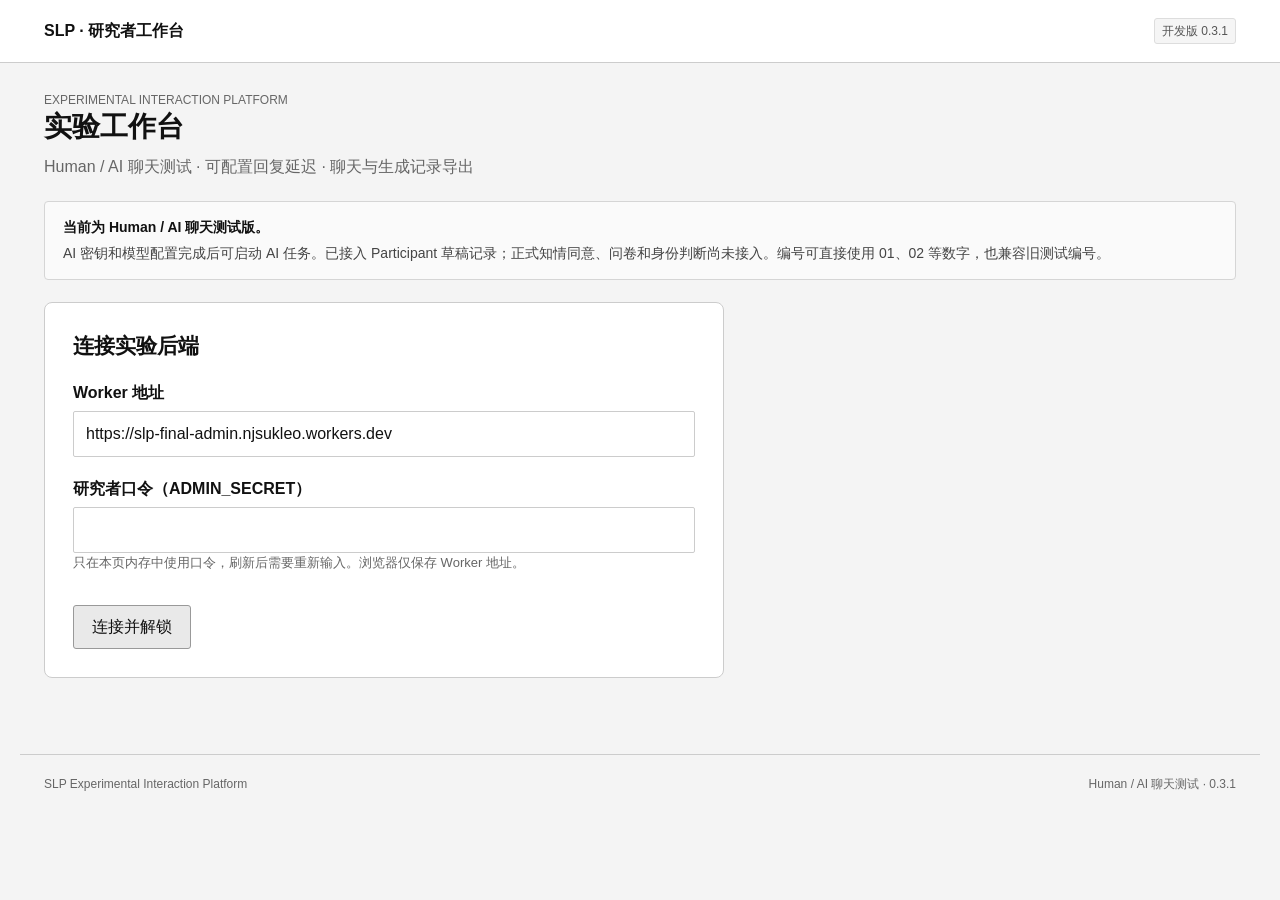
==== researcher.html @ 7996d3a7 "Show confirmed sends immediately and export each task as one ZIP (frontend 0.3.1) Display participan" ====
<!doctype html>
<html lang="zh-CN">
<head><meta charset="utf-8"><meta name="viewport" content="width=device-width, initial-scale=1"><meta name="robots" content="noindex, nofollow"><title>SLP · 研究者工作台</title><link rel="stylesheet" href="./assets/styles.css?v=031"><script src="./assets/config.js?v=031" defer></script><script src="./assets/common.js?v=031" defer></script><script src="./assets/exports.js?v=031" defer></script><script src="./assets/researcher.js?v=031" defer></script></head>
<body data-page="researcher"><header class="topbar"><div class="brand"><span>SLP · 研究者工作台</span></div><span class="badge">开发版 0.3.1</span></header>
<main class="workspace"><div class="page-heading"><div><p class="eyebrow">EXPERIMENTAL INTERACTION PLATFORM</p><h1>实验工作台</h1><p class="muted">Human / AI 聊天测试 · 可配置回复延迟 · 聊天与生成记录导出</p></div><button class="secondary" id="logout" hidden>锁定工作台</button></div>
<div class="notice"><strong>当前为 Human / AI 聊天测试版。</strong><p>AI 密钥和模型配置完成后可启动 AI 任务。已接入 Participant 草稿记录；正式知情同意、问卷和身份判断尚未接入。编号可直接使用 01、02 等数字，也兼容旧测试编号。</p></div>
<section class="card" id="login-panel"><h2>连接实验后端</h2><form id="connection-form"><label for="worker-url">Worker 地址</label><input id="worker-url" type="url" placeholder="https://slp-final-admin.…workers.dev" autocomplete="off" required><label for="admin-secret">研究者口令（ADMIN_SECRET）</label><input id="admin-secret" type="password" autocomplete="off" required><p class="small muted">只在本页内存中使用口令，刷新后需要重新输入。浏览器仅保存 Worker 地址。</p><button class="primary" id="connect-button">连接并解锁</button></form></section>
<p id="admin-status" class="status-text" role="status" aria-live="polite"></p>
<div id="admin-workspace" hidden>
<div class="dashboard-grid">
<section class="card"><div class="section-heading"><h2>创建参与者</h2><span class="badge connected">已验证</span></div><form id="create-form"><fieldset id="create-fields"><label for="new-code">参与者编号</label><input id="new-code" placeholder="01" inputmode="numeric" autocomplete="off" spellcheck="false" required minlength="2" maxlength="20" pattern="[A-Za-z0-9][A-Za-z0-9_\-]{1,19}"><label for="task-order">任务顺序</label><select id="task-order"><option value="0">顺序 1：Human A → AI B</option><option value="1">顺序 2：AI A → Human B</option><option value="2">顺序 3：Human B → AI A</option><option value="3">顺序 4：AI B → Human A</option></select><details class="material-editor"><summary>编辑两套测试情境和角色说明</summary><p class="small muted">以下是临时测试材料，尚未定稿。创建时保存独立快照，不会改动已创建的任务。</p><label for="scenario-a-participant">情境 A · Participant</label><textarea id="scenario-a-participant" rows="4" required maxlength="6000">You and your classmate are preparing a presentation. You would like to change the agreed division of work because you find your assigned section difficult. Discuss this with your classmate and try to reach an agreement.</textarea><label for="scenario-a-interlocutor">情境 A · Interlocutor</label><textarea id="scenario-a-interlocutor" rows="4" required maxlength="6000">You have already completed most of your assigned presentation section. You prefer not to swap sections. You are willing to discuss reasonable alternatives, including helping your classmate with difficult concepts. Respond freely in English.</textarea><label for="scenario-b-participant">情境 B · Participant</label><textarea id="scenario-b-participant" rows="4" required maxlength="6000">You and your classmate have agreed to rehearse a presentation on Friday afternoon. You now have an important commitment at that time. Discuss changing the rehearsal arrangement and try to reach an agreement.</textarea><label for="scenario-b-interlocutor">情境 B · Interlocutor</label><textarea id="scenario-b-interlocutor" rows="4" required maxlength="6000">You arranged your schedule for the agreed Friday afternoon rehearsal. You prefer to keep the original time because the rest of your week is busy. You are willing to consider reasonable alternatives, including an online meeting or a shorter rehearsal. Respond freely in English.</textarea></details><button class="primary wide">创建两任务与访问码</button></fieldset></form><div id="credentials-receipt" class="notice" hidden><strong>访问码仅在本次创建后显示，请保存。</strong><label for="created-participant">参与者编号</label><input id="created-participant" readonly><label for="created-access-code">Access code</label><div class="credential-row"><input id="created-access-code" readonly spellcheck="false"><button class="secondary" id="copy-access-code" type="button">复制访问码</button></div></div></section>
<section class="card"><h2>参与者入口</h2><p class="muted">使用此链接在另一台电脑或浏览器中测试。链接含服务器地址，不含研究者口令或参与者访问码。</p><label for="participant-link">参与者链接</label><input id="participant-link" readonly><button class="secondary" id="copy-link">复制链接</button><h3 class="spaced-heading">本轮检查</h3><ol class="plain-list"><li>测试真人可用顺序 1；测试 AI 可新建编号 02，选顺序 2。</li><li>参与者输入编号和访问码后开始任务。</li><li>Human 任务由你回复；AI 任务由模型回复，你可在下方监控。</li><li>结束任务并导出记录。</li></ol></section>
</div>
<section class="card sessions-card"><div class="section-heading"><h2>AI 配置</h2><span class="badge" id="ai-config-state">待检查</span></div><p class="small muted">API 密钥只在 Cloudflare Secret 中配置。以下参数在 AI 任务首次开始时保存快照，修改只影响尚未开始的任务。</p><form id="ai-config-form"><fieldset id="ai-config-fields"><label for="ai-model">API 模型名称</label><input id="ai-model" maxlength="120" placeholder="填写你有 API 使用权限的模型 ID" required><div class="settings-grid"><div><label for="ai-delay-k">长度系数（毫秒 / 字符）</label><input id="ai-delay-k" type="number" min="0" max="500" step="any" required></div><div><label for="ai-delay-min">随机延迟下限（毫秒）</label><input id="ai-delay-min" type="number" min="0" max="60000" step="any" required></div><div><label for="ai-delay-max">随机延迟上限（毫秒）</label><input id="ai-delay-max" type="number" min="0" max="60000" step="any" required></div><div><label for="ai-output-budget">输出 Token 预算</label><input id="ai-output-budget" type="number" min="128" max="8192" step="1" required></div></div><label for="ai-reasoning">Reasoning effort（须与模型支持的参数一致）</label><select id="ai-reasoning"><option value="">不指定，使用模型默认值</option value="none">none</option><option value="minimal">minimal</option><option value="low">low</option><option value="medium">medium</option><option value="high">high</option></select><label for="ai-base-prompt">通用角色 Prompt（叠加到具体情境角色之前）</label><textarea id="ai-base-prompt" rows="5" maxlength="10000" required></textarea><p class="small muted">目标延迟 = 系数 × 生成回复字符数 + 随机项，从触发消息被服务器接收时计算。生成耗时超过目标时不会再额外等待整段延迟。当前默认参数仅用于测试，需经 pilot 校准。</p><button class="primary">保存 AI 配置</button></fieldset></form></section>
<section class="card sessions-card"><div class="section-heading"><h2>会话列表</h2><button class="secondary" id="refresh-sessions">刷新</button></div><div class="table-scroll"><table><thead><tr><th>会话</th><th>条件</th><th>情境</th><th>状态</th><th>操作</th></tr></thead><tbody id="session-rows"></tbody></table></div></section>
<section class="card" id="human-panel" hidden><div class="section-heading"><h2 id="human-title">Human 对话</h2><span class="badge" id="human-session-status"></span></div><div class="chat-layout admin-chat-layout"><aside><h3>你的角色说明</h3><p id="human-role" class="preserve-lines"></p><h3>参与者情境</h3><p id="human-participant-prompt" class="preserve-lines small muted"></p><button class="secondary wide" id="terminate-session">终止互动</button><div id="recording-monitor" class="notice small"><strong>Participant 记录状态</strong><p id="recording-summary">等待载入。</p></div><div id="ai-monitor" class="notice small" hidden><strong>AI 回复状态</strong><p id="ai-job-status"></p><button class="secondary" id="retry-ai" disabled>重试失败的 AI 回复</button></div><div class="button-row"><button class="secondary" data-export="zip">下载当前任务 ZIP</button></div></aside><div><div id="human-messages" class="messages" role="log" aria-live="polite" aria-label="会话消息"></div><form id="human-message-form"><label for="human-draft" class="visually-hidden">回复内容</label><textarea id="human-draft" rows="3" placeholder="输入回复……" maxlength="10000" disabled></textarea><div class="composer-bar"><span class="small muted">Enter 发送 · Shift + Enter 换行</span><button class="primary" id="human-send" disabled>发送回复</button></div></form><p id="human-status" class="status-text" role="status" aria-live="polite"></p></div></div></section>
</div></main><footer class="footer"><span>SLP Experimental Interaction Platform</span><span>Human / AI 聊天测试 · 0.3.1</span></footer></body></html>
---- assets/styles.css ----
:root {
  color-scheme: light;
  --ink: #111;
  --muted: #666;
  --accent: #333;
  --line: #ccc;
  --paper: #fff;
  --bg: #f4f4f4;
  font-family: Arial, "Microsoft YaHei", sans-serif;
}
* { box-sizing: border-box; }
[hidden] { display: none !important; }
body { margin: 0; background: var(--bg); color: var(--ink); font-size: 16px; line-height: 1.5; }
a { color: #222; }
button, input, textarea, select { font: inherit; }
h1, h2, h3, p { margin-top: 0; }
h1 { font-size: 28px; line-height: 1.3; margin-bottom: 24px; }
h2 { font-size: 21px; line-height: 1.4; margin-bottom: 16px; }
h3 { font-size: 17px; margin-bottom: 8px; }
button, .button {
  display: inline-flex; align-items: center; justify-content: center;
  min-height: 42px; padding: 9px 18px; border: 1px solid #aaa; border-radius: 3px;
  background: #f4f4f4; color: var(--ink); font-weight: 400; cursor: pointer; text-decoration: none;
}
button:hover:enabled { background: #e8e8e8; border-color: #777; }
button:disabled { background: #eee; border-color: #d3d3d3; color: #999; cursor: not-allowed; }
.primary { background: #e9e9e9; border-color: #999; }
.secondary { background: #fff; border-color: #bbb; }
.wide { width: 100%; }
label { display: block; font-size: 16px; font-weight: 600; margin: 20px 0 6px; }
input, textarea, select {
  width: 100%; min-width: 0; padding: 10px 12px; border: 1px solid var(--line);
  border-radius: 2px; background: #fff; color: var(--ink);
}
input:disabled, textarea:disabled { background: #f6f6f6; color: #777; }
input[readonly] { background: #fafafa; }
textarea { resize: vertical; }
fieldset { border: 0; padding: 0; margin: 0; min-width: 0; }
fieldset > button { margin-top: 24px; }
:focus-visible { outline: 2px solid #555; outline-offset: 3px; }
.card { padding: 28px; border: 1px solid var(--line); border-radius: 8px; background: var(--paper); }
.muted, .quiet { color: var(--muted); }
.quiet { font-size: 14px; }
.small { font-size: 13px; line-height: 1.5; }
.field-help { margin: 5px 0 0; color: var(--muted); font-size: 13px; }
.preserve-lines { white-space: pre-wrap; overflow-wrap: anywhere; }
.status-text { min-height: 20px; margin: 16px 0 0; font-size: 13px; overflow-wrap: anywhere; }
.status-text.error { color: #a02020; }
.notice { padding: 15px 18px; border: 1px solid #d5d5d5; border-radius: 4px; background: #fafafa; font-size: 14px; margin: 22px 0; }
.notice p { margin: 5px 0 0; color: #444; }
.visually-hidden { position: absolute; width: 1px; height: 1px; padding: 0; margin: -1px; overflow: hidden; clip: rect(0, 0, 0, 0); white-space: nowrap; border: 0; }

/* Participant entry: a single quiet form, with no study synopsis. */
.entry-page { max-width: 950px; margin: 20px auto; padding: 32px 35px; }
.entry-page h1 { margin-bottom: 28px; }
.entry-page > p { margin-bottom: 28px; }
.subject-code { display: block; width: 150px; text-align: center; letter-spacing: 2px; }
.access-code-fields { display: grid; grid-template-columns: minmax(0, 180px) 16px minmax(0, 180px) 16px minmax(0, 180px); align-items: center; gap: 10px; }
.access-code-fields input { text-align: center; text-transform: uppercase; letter-spacing: 2px; }
.access-code-fields span { text-align: center; color: #666; }
.entry-continue { margin-top: 60px; }

/* Task: persistent situation at left, independently scrolling chat at right. */
.workspace { max-width: 1240px; margin: 28px auto 40px; padding: 0 24px; }
.page-heading { display: flex; align-items: center; justify-content: space-between; gap: 20px; }
.page-heading h1 { margin-bottom: 10px; }
.page-heading p { margin-bottom: 0; }
.task-heading { margin-bottom: 20px; }
.task-heading h1 { margin: 0; }
.chat-layout { display: grid; grid-template-columns: 280px minmax(0, 1fr); gap: 24px; align-items: start; }
.participant-chat-layout { height: calc(100dvh - 125px); min-height: 470px; }
.task-aside { display: flex; flex-direction: column; padding: 22px; min-height: 330px; max-height: 100%; overflow-y: auto; }
.task-aside h2 { font-size: 20px; }
.task-actions { margin-top: auto; padding-top: 24px; }
.chat-card { min-width: 0; height: 100%; min-height: 0; padding: 0; display: grid; grid-template-rows: auto minmax(0, 1fr) auto auto; overflow: hidden; }
.chat-header { padding: 17px 22px; border-bottom: 1px solid #ddd; }
.chat-header h2 { font-size: 20px; margin: 0; }
.messages { height: 360px; overflow-y: auto; overscroll-behavior: contain; padding: 20px; display: flex; flex-direction: column; gap: 16px; scrollbar-gutter: stable; }
.chat-card .messages { height: auto; min-height: 0; }
.chat-message { padding: 10px 14px; border: 1px solid #d4d4d4; border-radius: 5px; background: #fff; max-width: 85%; align-self: flex-start; overflow-wrap: anywhere; flex: none; }
.chat-message.own { background: #f2f2f2; align-self: flex-end; }
.message-label { font-size: 13px; font-weight: 600; color: #333; margin-bottom: 4px; }
.message-text { white-space: pre-wrap; }
.chat-message time { display: block; text-align: right; font-size: 11px; color: #666; margin-top: 5px; }
#message-form { padding: 16px 20px 0; border-top: 1px solid #ddd; }
#message-draft { display: block; height: 100px; min-height: 70px; max-height: 24dvh; }
.composer-bar { display: flex; align-items: center; justify-content: space-between; gap: 12px; margin-top: 10px; }
.chat-feedback { padding: 0 20px 10px; }
.chat-feedback .status-text { margin: 6px 0 0; min-height: 0; }
.chat-feedback .status-text:empty { display: none; }
#save-local-backup { margin-top: 8px; }
.completion { max-width: 750px; margin: 50px auto; padding: 35px; }
.completion h1 { font-size: 28px; }

/* Researcher controls use the same restrained palette. */
.topbar { padding: 18px max(24px, calc((100vw - 1192px) / 2)); border-bottom: 1px solid var(--line); background: #fff; display: flex; align-items: center; justify-content: space-between; gap: 16px; }
.brand { display: flex; align-items: center; gap: 10px; font-weight: 600; }
.eyebrow { font-size: 12px; color: #666; margin-bottom: 8px; }
.dashboard-grid { display: grid; grid-template-columns: 1fr 1fr; gap: 20px; }
#admin-workspace > .dashboard-grid { margin-top: 24px; }
.section-heading { display: flex; align-items: center; justify-content: space-between; gap: 12px; }
.section-heading h2 { margin: 0; }
.badge { border: 1px solid #ddd; border-radius: 3px; background: #f5f5f5; color: #555; padding: 3px 7px; font-size: 12px; white-space: nowrap; }
.badge.connected { color: #222; }
.button-row { display: flex; gap: 10px; flex-wrap: wrap; margin-top: 18px; }
.sessions-card { margin: 24px 0; }
.table-scroll { overflow: auto; margin-top: 18px; }
table { width: 100%; border-collapse: collapse; text-align: left; font-size: 14px; }
th, td { padding: 12px 10px; border-bottom: 1px solid #ddd; white-space: nowrap; }
th { color: #555; font-size: 13px; }
.compact { padding: 5px 12px; min-height: 32px; font-size: 13px; }
.material-editor { margin: 20px 0; }
.material-editor summary { cursor: pointer; font-size: 14px; font-weight: 600; }
.spaced-heading { margin-top: 28px; }
.plain-list { padding-left: 22px; color: #555; font-size: 14px; }
.plain-list li { margin: 10px 0; }
.admin-chat-layout { margin-top: 24px; grid-template-columns: 280px minmax(0, 1fr); }
#human-panel { scroll-margin-top: 20px; }
#login-panel { max-width: 680px; }
#login-panel button { margin-top: 20px; }
.settings-grid { display: grid; grid-template-columns: 1fr 1fr; gap: 0 20px; }
#ai-monitor button { margin-top: 12px; font-size: 13px; }
.credential-row { display: flex; align-items: center; gap: 10px; }
.credential-row input { flex: 1; font-family: monospace; font-size: 16px; }
.credential-row button { flex: none; }
#created-participant { max-width: 150px; }
.footer { max-width: 1240px; margin: 24px auto 0; padding: 20px 24px; border-top: 1px solid var(--line); display: flex; justify-content: space-between; gap: 16px; color: #666; font-size: 12px; }

@media (max-width: 800px) {
  .dashboard-grid, .admin-chat-layout { grid-template-columns: 1fr; }
  .participant-chat-layout { grid-template-columns: 230px minmax(0, 1fr); gap: 16px; }
  .task-aside { padding: 18px; }
  .card { padding: 22px; }
  .chat-card { padding: 0; }
}
@media (max-width: 600px) {
  .entry-page { margin: 12px; padding: 24px; }
  .entry-page h1 { font-size: 25px; }
  .access-code-fields { grid-template-columns: minmax(0, 1fr) 10px minmax(0, 1fr) 10px minmax(0, 1fr); gap: 5px; }
  .access-code-fields input { padding: 10px 4px; letter-spacing: 1px; }
  .entry-continue { margin-top: 40px; }
  .workspace { padding: 0 14px; margin-top: 20px; }
  .participant-chat-layout { display: flex; flex-direction: column; height: auto; min-height: 0; }
  .task-aside { width: 100%; min-height: 0; max-height: none; }
  .task-actions { padding-top: 10px; }
  .chat-card { width: 100%; height: 70dvh; min-height: 450px; }
  .chat-message { max-width: 92%; }
  .messages { padding: 16px; }
  #message-form { padding: 12px 16px 0; }
  .composer-bar > .small { max-width: 180px; font-size: 12px; }
  .completion { margin: 20px 14px; padding: 26px; }
  .settings-grid { grid-template-columns: 1fr; }
  .topbar { padding: 16px; }
  .page-heading { align-items: flex-start; }
  .credential-row { flex-wrap: wrap; }
  .credential-row input { flex-basis: 100%; }
}
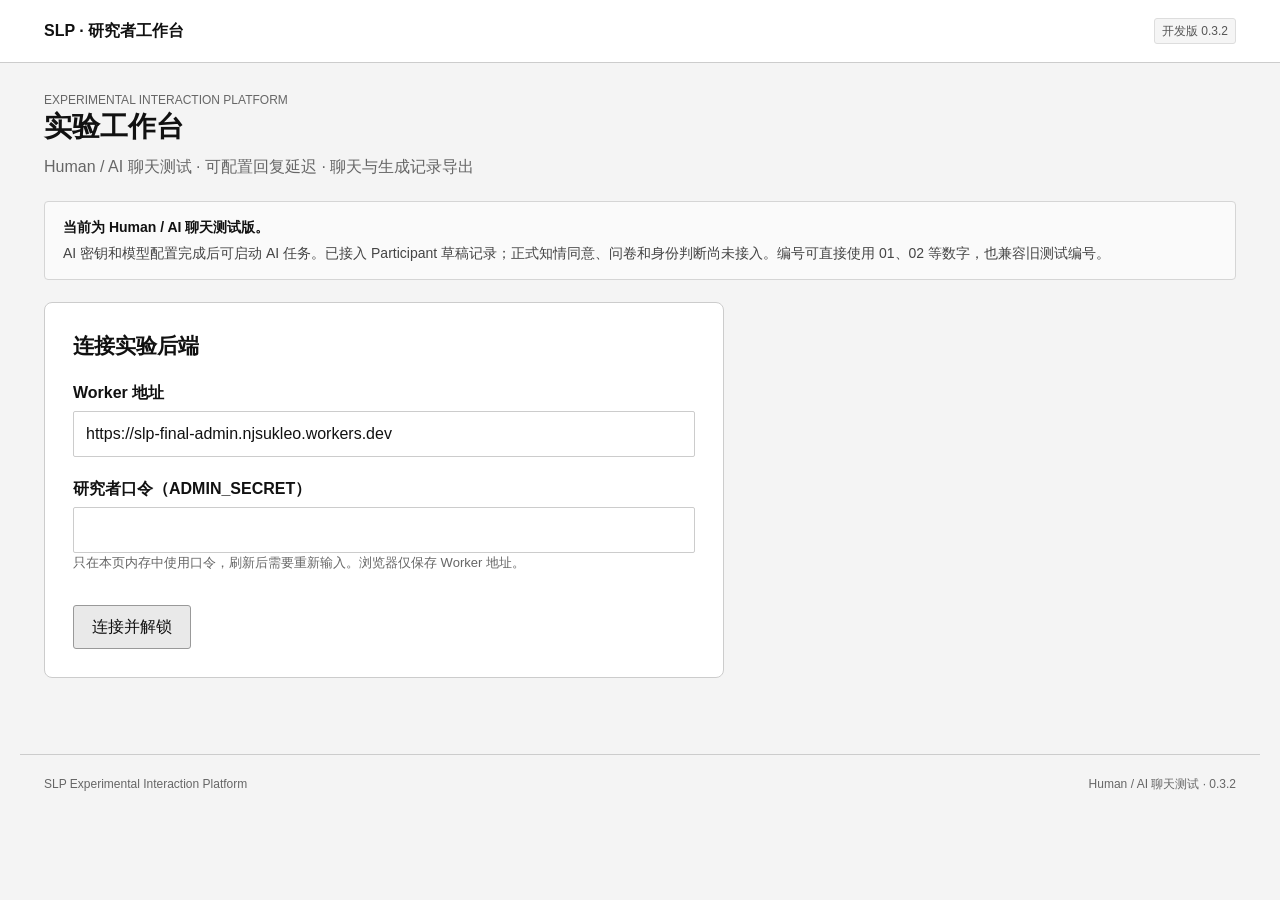
==== commit 4ed579fe: "Prevent excessive D1 reads in recording uploads and monitoring (0.3.2) Probe uploaded event identifi" ====
--- a/researcher.html
+++ b/researcher.html
@@ -1,7 +1,7 @@
 <!doctype html>
 <html lang="zh-CN">
-<head><meta charset="utf-8"><meta name="viewport" content="width=device-width, initial-scale=1"><meta name="robots" content="noindex, nofollow"><title>SLP · 研究者工作台</title><link rel="stylesheet" href="./assets/styles.css?v=031"><script src="./assets/config.js?v=031" defer></script><script src="./assets/common.js?v=031" defer></script><script src="./assets/exports.js?v=031" defer></script><script src="./assets/researcher.js?v=031" defer></script></head>
-<body data-page="researcher"><header class="topbar"><div class="brand"><span>SLP · 研究者工作台</span></div><span class="badge">开发版 0.3.1</span></header>
+<head><meta charset="utf-8"><meta name="viewport" content="width=device-width, initial-scale=1"><meta name="robots" content="noindex, nofollow"><title>SLP · 研究者工作台</title><link rel="stylesheet" href="./assets/styles.css?v=032"><script src="./assets/config.js?v=032" defer></script><script src="./assets/common.js?v=032" defer></script><script src="./assets/exports.js?v=032" defer></script><script src="./assets/researcher.js?v=032" defer></script></head>
+<body data-page="researcher"><header class="topbar"><div class="brand"><span>SLP · 研究者工作台</span></div><span class="badge">开发版 0.3.2</span></header>
 <main class="workspace"><div class="page-heading"><div><p class="eyebrow">EXPERIMENTAL INTERACTION PLATFORM</p><h1>实验工作台</h1><p class="muted">Human / AI 聊天测试 · 可配置回复延迟 · 聊天与生成记录导出</p></div><button class="secondary" id="logout" hidden>锁定工作台</button></div>
 <div class="notice"><strong>当前为 Human / AI 聊天测试版。</strong><p>AI 密钥和模型配置完成后可启动 AI 任务。已接入 Participant 草稿记录；正式知情同意、问卷和身份判断尚未接入。编号可直接使用 01、02 等数字，也兼容旧测试编号。</p></div>
 <section class="card" id="login-panel"><h2>连接实验后端</h2><form id="connection-form"><label for="worker-url">Worker 地址</label><input id="worker-url" type="url" placeholder="https://slp-final-admin.…workers.dev" autocomplete="off" required><label for="admin-secret">研究者口令（ADMIN_SECRET）</label><input id="admin-secret" type="password" autocomplete="off" required><p class="small muted">只在本页内存中使用口令，刷新后需要重新输入。浏览器仅保存 Worker 地址。</p><button class="primary" id="connect-button">连接并解锁</button></form></section>
@@ -13,5 +13,5 @@
 </div>
 <section class="card sessions-card"><div class="section-heading"><h2>AI 配置</h2><span class="badge" id="ai-config-state">待检查</span></div><p class="small muted">API 密钥只在 Cloudflare Secret 中配置。以下参数在 AI 任务首次开始时保存快照，修改只影响尚未开始的任务。</p><form id="ai-config-form"><fieldset id="ai-config-fields"><label for="ai-model">API 模型名称</label><input id="ai-model" maxlength="120" placeholder="填写你有 API 使用权限的模型 ID" required><div class="settings-grid"><div><label for="ai-delay-k">长度系数（毫秒 / 字符）</label><input id="ai-delay-k" type="number" min="0" max="500" step="any" required></div><div><label for="ai-delay-min">随机延迟下限（毫秒）</label><input id="ai-delay-min" type="number" min="0" max="60000" step="any" required></div><div><label for="ai-delay-max">随机延迟上限（毫秒）</label><input id="ai-delay-max" type="number" min="0" max="60000" step="any" required></div><div><label for="ai-output-budget">输出 Token 预算</label><input id="ai-output-budget" type="number" min="128" max="8192" step="1" required></div></div><label for="ai-reasoning">Reasoning effort（须与模型支持的参数一致）</label><select id="ai-reasoning"><option value="">不指定，使用模型默认值</option value="none">none</option><option value="minimal">minimal</option><option value="low">low</option><option value="medium">medium</option><option value="high">high</option></select><label for="ai-base-prompt">通用角色 Prompt（叠加到具体情境角色之前）</label><textarea id="ai-base-prompt" rows="5" maxlength="10000" required></textarea><p class="small muted">目标延迟 = 系数 × 生成回复字符数 + 随机项，从触发消息被服务器接收时计算。生成耗时超过目标时不会再额外等待整段延迟。当前默认参数仅用于测试，需经 pilot 校准。</p><button class="primary">保存 AI 配置</button></fieldset></form></section>
 <section class="card sessions-card"><div class="section-heading"><h2>会话列表</h2><button class="secondary" id="refresh-sessions">刷新</button></div><div class="table-scroll"><table><thead><tr><th>会话</th><th>条件</th><th>情境</th><th>状态</th><th>操作</th></tr></thead><tbody id="session-rows"></tbody></table></div></section>
-<section class="card" id="human-panel" hidden><div class="section-heading"><h2 id="human-title">Human 对话</h2><span class="badge" id="human-session-status"></span></div><div class="chat-layout admin-chat-layout"><aside><h3>你的角色说明</h3><p id="human-role" class="preserve-lines"></p><h3>参与者情境</h3><p id="human-participant-prompt" class="preserve-lines small muted"></p><button class="secondary wide" id="terminate-session">终止互动</button><div id="recording-monitor" class="notice small"><strong>Participant 记录状态</strong><p id="recording-summary">等待载入。</p></div><div id="ai-monitor" class="notice small" hidden><strong>AI 回复状态</strong><p id="ai-job-status"></p><button class="secondary" id="retry-ai" disabled>重试失败的 AI 回复</button></div><div class="button-row"><button class="secondary" data-export="zip">下载当前任务 ZIP</button></div></aside><div><div id="human-messages" class="messages" role="log" aria-live="polite" aria-label="会话消息"></div><form id="human-message-form"><label for="human-draft" class="visually-hidden">回复内容</label><textarea id="human-draft" rows="3" placeholder="输入回复……" maxlength="10000" disabled></textarea><div class="composer-bar"><span class="small muted">Enter 发送 · Shift + Enter 换行</span><button class="primary" id="human-send" disabled>发送回复</button></div></form><p id="human-status" class="status-text" role="status" aria-live="polite"></p></div></div></section>
-</div></main><footer class="footer"><span>SLP Experimental Interaction Platform</span><span>Human / AI 聊天测试 · 0.3.1</span></footer></body></html>
+<section class="card" id="human-panel" hidden><div class="section-heading"><h2 id="human-title">Human 对话</h2><span class="badge" id="human-session-status"></span></div><div class="chat-layout admin-chat-layout"><aside><h3>你的角色说明</h3><p id="human-role" class="preserve-lines"></p><h3>参与者情境</h3><p id="human-participant-prompt" class="preserve-lines small muted"></p><button class="secondary wide" id="terminate-session">终止互动</button><div id="recording-monitor" class="notice small"><strong>Participant 记录状态</strong><p id="recording-summary">等待载入。</p><button class="secondary" id="refresh-recording" type="button">刷新记录统计</button></div><div id="ai-monitor" class="notice small" hidden><strong>AI 回复状态</strong><p id="ai-job-status"></p><button class="secondary" id="retry-ai" disabled>重试失败的 AI 回复</button></div><div class="button-row"><button class="secondary" data-export="zip">下载当前任务 ZIP</button></div></aside><div><div id="human-messages" class="messages" role="log" aria-live="polite" aria-label="会话消息"></div><form id="human-message-form"><label for="human-draft" class="visually-hidden">回复内容</label><textarea id="human-draft" rows="3" placeholder="输入回复……" maxlength="10000" disabled></textarea><div class="composer-bar"><span class="small muted">Enter 发送 · Shift + Enter 换行</span><button class="primary" id="human-send" disabled>发送回复</button></div></form><p id="human-status" class="status-text" role="status" aria-live="polite"></p></div></div></section>
+</div></main><footer class="footer"><span>SLP Experimental Interaction Platform</span><span>Human / AI 聊天测试 · 0.3.2</span></footer></body></html>
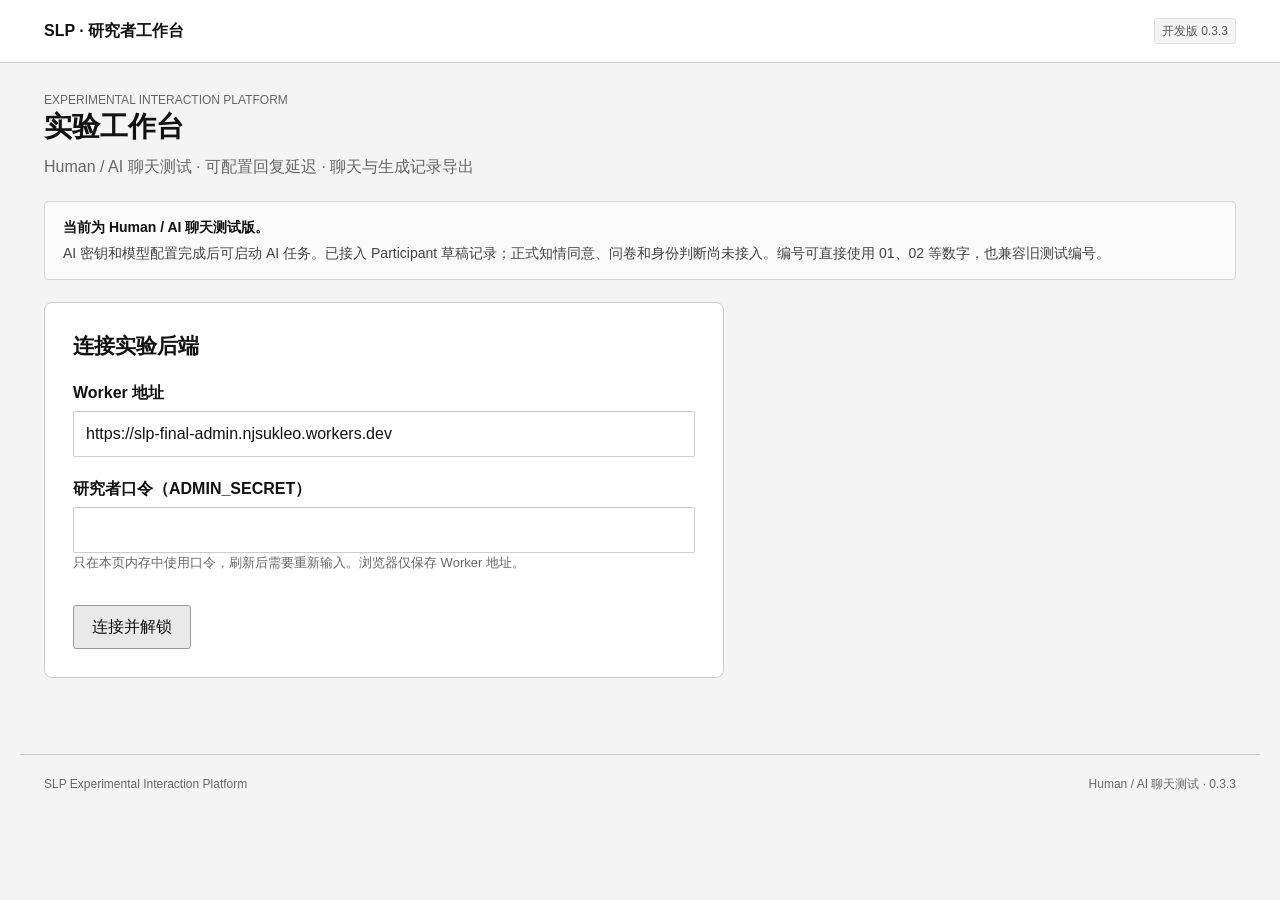
==== commit 1856c708: "Store keystrokes locally until task completion (0.3.3) Keep active-task recording in IndexedDB and u" ====
--- a/researcher.html
+++ b/researcher.html
@@ -1,7 +1,7 @@
 <!doctype html>
 <html lang="zh-CN">
-<head><meta charset="utf-8"><meta name="viewport" content="width=device-width, initial-scale=1"><meta name="robots" content="noindex, nofollow"><title>SLP · 研究者工作台</title><link rel="stylesheet" href="./assets/styles.css?v=032"><script src="./assets/config.js?v=032" defer></script><script src="./assets/common.js?v=032" defer></script><script src="./assets/exports.js?v=032" defer></script><script src="./assets/researcher.js?v=032" defer></script></head>
-<body data-page="researcher"><header class="topbar"><div class="brand"><span>SLP · 研究者工作台</span></div><span class="badge">开发版 0.3.2</span></header>
+<head><meta charset="utf-8"><meta name="viewport" content="width=device-width, initial-scale=1"><meta name="robots" content="noindex, nofollow"><title>SLP · 研究者工作台</title><link rel="stylesheet" href="./assets/styles.css?v=033"><script src="./assets/config.js?v=033" defer></script><script src="./assets/common.js?v=033" defer></script><script src="./assets/exports.js?v=033" defer></script><script src="./assets/researcher.js?v=033" defer></script></head>
+<body data-page="researcher"><header class="topbar"><div class="brand"><span>SLP · 研究者工作台</span></div><span class="badge">开发版 0.3.3</span></header>
 <main class="workspace"><div class="page-heading"><div><p class="eyebrow">EXPERIMENTAL INTERACTION PLATFORM</p><h1>实验工作台</h1><p class="muted">Human / AI 聊天测试 · 可配置回复延迟 · 聊天与生成记录导出</p></div><button class="secondary" id="logout" hidden>锁定工作台</button></div>
 <div class="notice"><strong>当前为 Human / AI 聊天测试版。</strong><p>AI 密钥和模型配置完成后可启动 AI 任务。已接入 Participant 草稿记录；正式知情同意、问卷和身份判断尚未接入。编号可直接使用 01、02 等数字，也兼容旧测试编号。</p></div>
 <section class="card" id="login-panel"><h2>连接实验后端</h2><form id="connection-form"><label for="worker-url">Worker 地址</label><input id="worker-url" type="url" placeholder="https://slp-final-admin.…workers.dev" autocomplete="off" required><label for="admin-secret">研究者口令（ADMIN_SECRET）</label><input id="admin-secret" type="password" autocomplete="off" required><p class="small muted">只在本页内存中使用口令，刷新后需要重新输入。浏览器仅保存 Worker 地址。</p><button class="primary" id="connect-button">连接并解锁</button></form></section>
@@ -14,4 +14,4 @@
 <section class="card sessions-card"><div class="section-heading"><h2>AI 配置</h2><span class="badge" id="ai-config-state">待检查</span></div><p class="small muted">API 密钥只在 Cloudflare Secret 中配置。以下参数在 AI 任务首次开始时保存快照，修改只影响尚未开始的任务。</p><form id="ai-config-form"><fieldset id="ai-config-fields"><label for="ai-model">API 模型名称</label><input id="ai-model" maxlength="120" placeholder="填写你有 API 使用权限的模型 ID" required><div class="settings-grid"><div><label for="ai-delay-k">长度系数（毫秒 / 字符）</label><input id="ai-delay-k" type="number" min="0" max="500" step="any" required></div><div><label for="ai-delay-min">随机延迟下限（毫秒）</label><input id="ai-delay-min" type="number" min="0" max="60000" step="any" required></div><div><label for="ai-delay-max">随机延迟上限（毫秒）</label><input id="ai-delay-max" type="number" min="0" max="60000" step="any" required></div><div><label for="ai-output-budget">输出 Token 预算</label><input id="ai-output-budget" type="number" min="128" max="8192" step="1" required></div></div><label for="ai-reasoning">Reasoning effort（须与模型支持的参数一致）</label><select id="ai-reasoning"><option value="">不指定，使用模型默认值</option value="none">none</option><option value="minimal">minimal</option><option value="low">low</option><option value="medium">medium</option><option value="high">high</option></select><label for="ai-base-prompt">通用角色 Prompt（叠加到具体情境角色之前）</label><textarea id="ai-base-prompt" rows="5" maxlength="10000" required></textarea><p class="small muted">目标延迟 = 系数 × 生成回复字符数 + 随机项，从触发消息被服务器接收时计算。生成耗时超过目标时不会再额外等待整段延迟。当前默认参数仅用于测试，需经 pilot 校准。</p><button class="primary">保存 AI 配置</button></fieldset></form></section>
 <section class="card sessions-card"><div class="section-heading"><h2>会话列表</h2><button class="secondary" id="refresh-sessions">刷新</button></div><div class="table-scroll"><table><thead><tr><th>会话</th><th>条件</th><th>情境</th><th>状态</th><th>操作</th></tr></thead><tbody id="session-rows"></tbody></table></div></section>
 <section class="card" id="human-panel" hidden><div class="section-heading"><h2 id="human-title">Human 对话</h2><span class="badge" id="human-session-status"></span></div><div class="chat-layout admin-chat-layout"><aside><h3>你的角色说明</h3><p id="human-role" class="preserve-lines"></p><h3>参与者情境</h3><p id="human-participant-prompt" class="preserve-lines small muted"></p><button class="secondary wide" id="terminate-session">终止互动</button><div id="recording-monitor" class="notice small"><strong>Participant 记录状态</strong><p id="recording-summary">等待载入。</p><button class="secondary" id="refresh-recording" type="button">刷新记录统计</button></div><div id="ai-monitor" class="notice small" hidden><strong>AI 回复状态</strong><p id="ai-job-status"></p><button class="secondary" id="retry-ai" disabled>重试失败的 AI 回复</button></div><div class="button-row"><button class="secondary" data-export="zip">下载当前任务 ZIP</button></div></aside><div><div id="human-messages" class="messages" role="log" aria-live="polite" aria-label="会话消息"></div><form id="human-message-form"><label for="human-draft" class="visually-hidden">回复内容</label><textarea id="human-draft" rows="3" placeholder="输入回复……" maxlength="10000" disabled></textarea><div class="composer-bar"><span class="small muted">Enter 发送 · Shift + Enter 换行</span><button class="primary" id="human-send" disabled>发送回复</button></div></form><p id="human-status" class="status-text" role="status" aria-live="polite"></p></div></div></section>
-</div></main><footer class="footer"><span>SLP Experimental Interaction Platform</span><span>Human / AI 聊天测试 · 0.3.2</span></footer></body></html>
+</div></main><footer class="footer"><span>SLP Experimental Interaction Platform</span><span>Human / AI 聊天测试 · 0.3.3</span></footer></body></html>
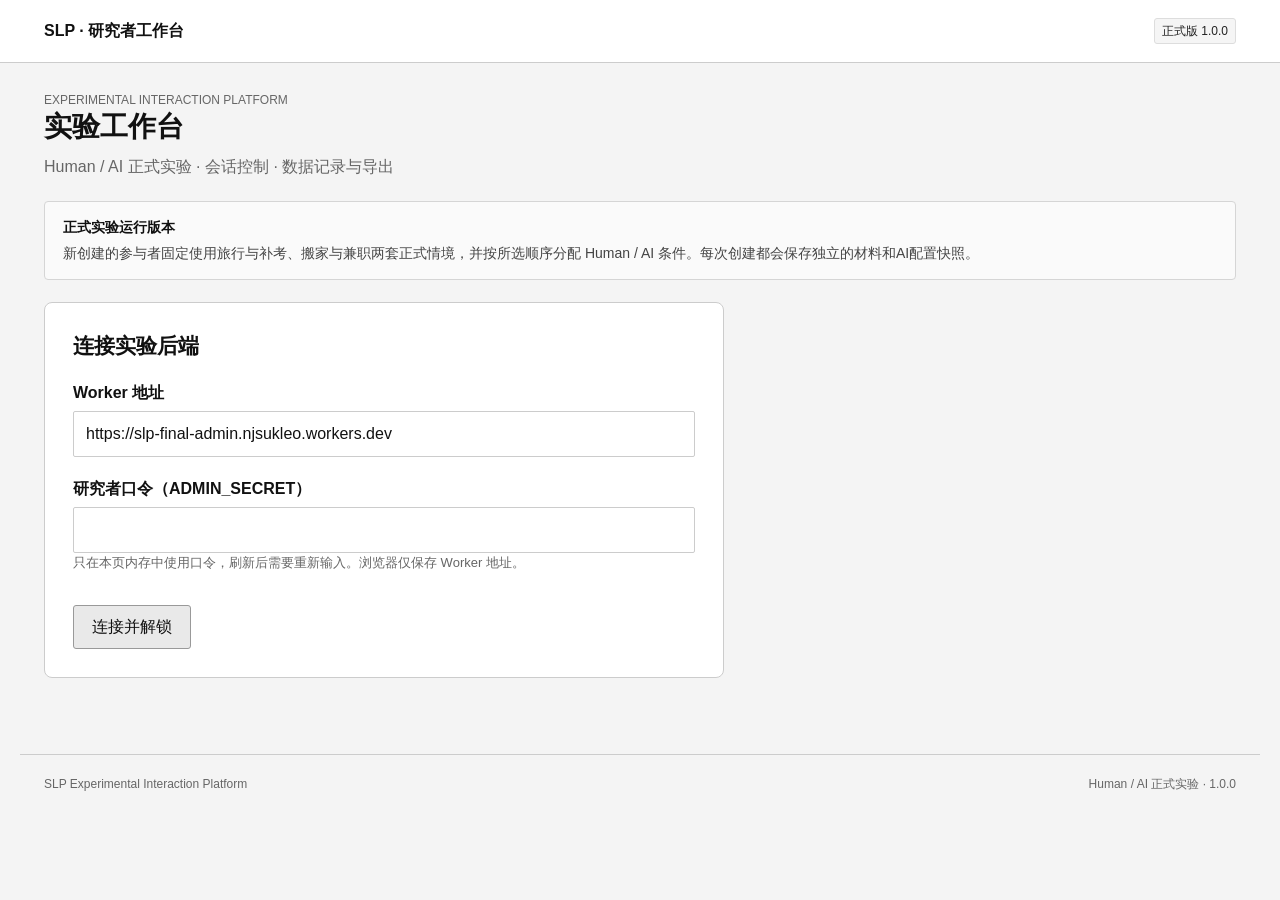
==== commit 525ef82f: "Release formal experiment with fixed scenarios (1.0.0) Install the Sydney trip/make-up exam and furn" ====
--- a/researcher.html
+++ b/researcher.html
@@ -1,17 +1,17 @@
 <!doctype html>
 <html lang="zh-CN">
-<head><meta charset="utf-8"><meta name="viewport" content="width=device-width, initial-scale=1"><meta name="robots" content="noindex, nofollow"><title>SLP · 研究者工作台</title><link rel="stylesheet" href="./assets/styles.css?v=033"><script src="./assets/config.js?v=033" defer></script><script src="./assets/common.js?v=033" defer></script><script src="./assets/exports.js?v=033" defer></script><script src="./assets/researcher.js?v=033" defer></script></head>
-<body data-page="researcher"><header class="topbar"><div class="brand"><span>SLP · 研究者工作台</span></div><span class="badge">开发版 0.3.3</span></header>
-<main class="workspace"><div class="page-heading"><div><p class="eyebrow">EXPERIMENTAL INTERACTION PLATFORM</p><h1>实验工作台</h1><p class="muted">Human / AI 聊天测试 · 可配置回复延迟 · 聊天与生成记录导出</p></div><button class="secondary" id="logout" hidden>锁定工作台</button></div>
-<div class="notice"><strong>当前为 Human / AI 聊天测试版。</strong><p>AI 密钥和模型配置完成后可启动 AI 任务。已接入 Participant 草稿记录；正式知情同意、问卷和身份判断尚未接入。编号可直接使用 01、02 等数字，也兼容旧测试编号。</p></div>
+<head><meta charset="utf-8"><meta name="viewport" content="width=device-width, initial-scale=1"><meta name="robots" content="noindex, nofollow"><title>SLP · 研究者工作台</title><link rel="stylesheet" href="./assets/styles.css?v=100"><script src="./assets/config.js?v=100" defer></script><script src="./assets/common.js?v=100" defer></script><script src="./assets/exports.js?v=100" defer></script><script src="./assets/researcher.js?v=100" defer></script></head>
+<body data-page="researcher"><header class="topbar"><div class="brand"><span>SLP · 研究者工作台</span></div><span class="badge connected">正式版 1.0.0</span></header>
+<main class="workspace"><div class="page-heading"><div><p class="eyebrow">EXPERIMENTAL INTERACTION PLATFORM</p><h1>实验工作台</h1><p class="muted">Human / AI 正式实验 · 会话控制 · 数据记录与导出</p></div><button class="secondary" id="logout" hidden>锁定工作台</button></div>
+<div class="notice"><strong>正式实验运行版本</strong><p>新创建的参与者固定使用旅行与补考、搬家与兼职两套正式情境，并按所选顺序分配 Human / AI 条件。每次创建都会保存独立的材料和AI配置快照。</p></div>
 <section class="card" id="login-panel"><h2>连接实验后端</h2><form id="connection-form"><label for="worker-url">Worker 地址</label><input id="worker-url" type="url" placeholder="https://slp-final-admin.…workers.dev" autocomplete="off" required><label for="admin-secret">研究者口令（ADMIN_SECRET）</label><input id="admin-secret" type="password" autocomplete="off" required><p class="small muted">只在本页内存中使用口令，刷新后需要重新输入。浏览器仅保存 Worker 地址。</p><button class="primary" id="connect-button">连接并解锁</button></form></section>
 <p id="admin-status" class="status-text" role="status" aria-live="polite"></p>
 <div id="admin-workspace" hidden>
 <div class="dashboard-grid">
-<section class="card"><div class="section-heading"><h2>创建参与者</h2><span class="badge connected">已验证</span></div><form id="create-form"><fieldset id="create-fields"><label for="new-code">参与者编号</label><input id="new-code" placeholder="01" inputmode="numeric" autocomplete="off" spellcheck="false" required minlength="2" maxlength="20" pattern="[A-Za-z0-9][A-Za-z0-9_\-]{1,19}"><label for="task-order">任务顺序</label><select id="task-order"><option value="0">顺序 1：Human A → AI B</option><option value="1">顺序 2：AI A → Human B</option><option value="2">顺序 3：Human B → AI A</option><option value="3">顺序 4：AI B → Human A</option></select><details class="material-editor"><summary>编辑两套测试情境和角色说明</summary><p class="small muted">以下是临时测试材料，尚未定稿。创建时保存独立快照，不会改动已创建的任务。</p><label for="scenario-a-participant">情境 A · Participant</label><textarea id="scenario-a-participant" rows="4" required maxlength="6000">You and your classmate are preparing a presentation. You would like to change the agreed division of work because you find your assigned section difficult. Discuss this with your classmate and try to reach an agreement.</textarea><label for="scenario-a-interlocutor">情境 A · Interlocutor</label><textarea id="scenario-a-interlocutor" rows="4" required maxlength="6000">You have already completed most of your assigned presentation section. You prefer not to swap sections. You are willing to discuss reasonable alternatives, including helping your classmate with difficult concepts. Respond freely in English.</textarea><label for="scenario-b-participant">情境 B · Participant</label><textarea id="scenario-b-participant" rows="4" required maxlength="6000">You and your classmate have agreed to rehearse a presentation on Friday afternoon. You now have an important commitment at that time. Discuss changing the rehearsal arrangement and try to reach an agreement.</textarea><label for="scenario-b-interlocutor">情境 B · Interlocutor</label><textarea id="scenario-b-interlocutor" rows="4" required maxlength="6000">You arranged your schedule for the agreed Friday afternoon rehearsal. You prefer to keep the original time because the rest of your week is busy. You are willing to consider reasonable alternatives, including an online meeting or a shorter rehearsal. Respond freely in English.</textarea></details><button class="primary wide">创建两任务与访问码</button></fieldset></form><div id="credentials-receipt" class="notice" hidden><strong>访问码仅在本次创建后显示，请保存。</strong><label for="created-participant">参与者编号</label><input id="created-participant" readonly><label for="created-access-code">Access code</label><div class="credential-row"><input id="created-access-code" readonly spellcheck="false"><button class="secondary" id="copy-access-code" type="button">复制访问码</button></div></div></section>
-<section class="card"><h2>参与者入口</h2><p class="muted">使用此链接在另一台电脑或浏览器中测试。链接含服务器地址，不含研究者口令或参与者访问码。</p><label for="participant-link">参与者链接</label><input id="participant-link" readonly><button class="secondary" id="copy-link">复制链接</button><h3 class="spaced-heading">本轮检查</h3><ol class="plain-list"><li>测试真人可用顺序 1；测试 AI 可新建编号 02，选顺序 2。</li><li>参与者输入编号和访问码后开始任务。</li><li>Human 任务由你回复；AI 任务由模型回复，你可在下方监控。</li><li>结束任务并导出记录。</li></ol></section>
+<section class="card"><div class="section-heading"><h2>创建参与者</h2><span class="badge connected">已验证</span></div><form id="create-form"><fieldset id="create-fields"><label for="new-code">参与者编号</label><input id="new-code" placeholder="01" inputmode="numeric" autocomplete="off" spellcheck="false" required minlength="2" maxlength="20" pattern="[A-Za-z0-9][A-Za-z0-9_\-]{1,19}"><label for="task-order">任务顺序</label><select id="task-order"><option value="0">顺序 1：Human A → AI B</option><option value="1">顺序 2：AI A → Human B</option><option value="2">顺序 3：Human B → AI A</option><option value="3">顺序 4：AI B → Human A</option></select><details class="material-editor"><summary>查看两套正式情境与角色说明</summary><p class="small muted">情境 A：旅行与补考；情境 B：搬家与兼职。正式材料由服务器固定提供，新建任务时保存独立快照。</p><label for="scenario-a-participant">情境 A · Participant</label><textarea id="scenario-a-participant" rows="6" readonly></textarea><label for="scenario-a-interlocutor">情境 A · Jimmy</label><textarea id="scenario-a-interlocutor" rows="10" readonly></textarea><label for="scenario-b-participant">情境 B · Participant</label><textarea id="scenario-b-participant" rows="7" readonly></textarea><label for="scenario-b-interlocutor">情境 B · Jimmy</label><textarea id="scenario-b-interlocutor" rows="11" readonly></textarea></details><button class="primary wide">创建两任务与访问码</button></fieldset></form><div id="credentials-receipt" class="notice" hidden><strong>访问码仅在本次创建后显示，请保存。</strong><label for="created-participant">参与者编号</label><input id="created-participant" readonly><label for="created-access-code">Access code</label><div class="credential-row"><input id="created-access-code" readonly spellcheck="false"><button class="secondary" id="copy-access-code" type="button">复制访问码</button></div></div></section>
+<section class="card"><h2>参与者入口</h2><p class="muted">在参与者电脑上打开此链接。链接含服务器地址，不含研究者口令或参与者访问码。</p><label for="participant-link">参与者链接</label><input id="participant-link" readonly><button class="secondary" id="copy-link">复制链接</button><h3 class="spaced-heading">正式实验流程</h3><ol class="plain-list"><li>为参与者创建编号并保存Access Code。</li><li>参与者在自己的电脑上完成Task 1和Task 2。</li><li>Human任务由研究者扮演Jimmy回复；AI任务自动回复。</li><li>两项任务结束后下载各自的ZIP记录。</li></ol></section>
 </div>
-<section class="card sessions-card"><div class="section-heading"><h2>AI 配置</h2><span class="badge" id="ai-config-state">待检查</span></div><p class="small muted">API 密钥只在 Cloudflare Secret 中配置。以下参数在 AI 任务首次开始时保存快照，修改只影响尚未开始的任务。</p><form id="ai-config-form"><fieldset id="ai-config-fields"><label for="ai-model">API 模型名称</label><input id="ai-model" maxlength="120" placeholder="填写你有 API 使用权限的模型 ID" required><div class="settings-grid"><div><label for="ai-delay-k">长度系数（毫秒 / 字符）</label><input id="ai-delay-k" type="number" min="0" max="500" step="any" required></div><div><label for="ai-delay-min">随机延迟下限（毫秒）</label><input id="ai-delay-min" type="number" min="0" max="60000" step="any" required></div><div><label for="ai-delay-max">随机延迟上限（毫秒）</label><input id="ai-delay-max" type="number" min="0" max="60000" step="any" required></div><div><label for="ai-output-budget">输出 Token 预算</label><input id="ai-output-budget" type="number" min="128" max="8192" step="1" required></div></div><label for="ai-reasoning">Reasoning effort（须与模型支持的参数一致）</label><select id="ai-reasoning"><option value="">不指定，使用模型默认值</option value="none">none</option><option value="minimal">minimal</option><option value="low">low</option><option value="medium">medium</option><option value="high">high</option></select><label for="ai-base-prompt">通用角色 Prompt（叠加到具体情境角色之前）</label><textarea id="ai-base-prompt" rows="5" maxlength="10000" required></textarea><p class="small muted">目标延迟 = 系数 × 生成回复字符数 + 随机项，从触发消息被服务器接收时计算。生成耗时超过目标时不会再额外等待整段延迟。当前默认参数仅用于测试，需经 pilot 校准。</p><button class="primary">保存 AI 配置</button></fieldset></form></section>
+<section class="card sessions-card"><div class="section-heading"><h2>AI 配置</h2><span class="badge" id="ai-config-state">待检查</span></div><p class="small muted">API 密钥只在 Cloudflare Secret 中配置。以下参数在 AI 任务首次开始时保存快照，修改只影响尚未开始的任务。</p><form id="ai-config-form"><fieldset id="ai-config-fields"><label for="ai-model">API 模型名称</label><input id="ai-model" maxlength="120" placeholder="填写你有 API 使用权限的模型 ID" required><div class="settings-grid"><div><label for="ai-delay-k">长度系数（毫秒 / 字符）</label><input id="ai-delay-k" type="number" min="0" max="500" step="any" required></div><div><label for="ai-delay-min">随机延迟下限（毫秒）</label><input id="ai-delay-min" type="number" min="0" max="60000" step="any" required></div><div><label for="ai-delay-max">随机延迟上限（毫秒）</label><input id="ai-delay-max" type="number" min="0" max="60000" step="any" required></div><div><label for="ai-output-budget">输出 Token 预算</label><input id="ai-output-budget" type="number" min="128" max="8192" step="1" required></div></div><label for="ai-reasoning">Reasoning effort（须与模型支持的参数一致）</label><select id="ai-reasoning"><option value="">不指定，使用模型默认值</option value="none">none</option><option value="minimal">minimal</option><option value="low">low</option><option value="medium">medium</option><option value="high">high</option></select><p class="small muted">正式AI角色Prompt固定在两套情境中，工作台不允许临时改写。</p><p class="small muted">目标延迟 = 系数 × 生成回复字符数 + 随机项，从触发消息被服务器接收时计算。生成耗时超过目标时不会再额外等待整段延迟。参数会在AI任务开始时冻结；正式收集期间请勿更改。</p><button class="primary">保存 AI 配置</button></fieldset></form></section>
 <section class="card sessions-card"><div class="section-heading"><h2>会话列表</h2><button class="secondary" id="refresh-sessions">刷新</button></div><div class="table-scroll"><table><thead><tr><th>会话</th><th>条件</th><th>情境</th><th>状态</th><th>操作</th></tr></thead><tbody id="session-rows"></tbody></table></div></section>
-<section class="card" id="human-panel" hidden><div class="section-heading"><h2 id="human-title">Human 对话</h2><span class="badge" id="human-session-status"></span></div><div class="chat-layout admin-chat-layout"><aside><h3>你的角色说明</h3><p id="human-role" class="preserve-lines"></p><h3>参与者情境</h3><p id="human-participant-prompt" class="preserve-lines small muted"></p><button class="secondary wide" id="terminate-session">终止互动</button><div id="recording-monitor" class="notice small"><strong>Participant 记录状态</strong><p id="recording-summary">等待载入。</p><button class="secondary" id="refresh-recording" type="button">刷新记录统计</button></div><div id="ai-monitor" class="notice small" hidden><strong>AI 回复状态</strong><p id="ai-job-status"></p><button class="secondary" id="retry-ai" disabled>重试失败的 AI 回复</button></div><div class="button-row"><button class="secondary" data-export="zip">下载当前任务 ZIP</button></div></aside><div><div id="human-messages" class="messages" role="log" aria-live="polite" aria-label="会话消息"></div><form id="human-message-form"><label for="human-draft" class="visually-hidden">回复内容</label><textarea id="human-draft" rows="3" placeholder="输入回复……" maxlength="10000" disabled></textarea><div class="composer-bar"><span class="small muted">Enter 发送 · Shift + Enter 换行</span><button class="primary" id="human-send" disabled>发送回复</button></div></form><p id="human-status" class="status-text" role="status" aria-live="polite"></p></div></div></section>
-</div></main><footer class="footer"><span>SLP Experimental Interaction Platform</span><span>Human / AI 聊天测试 · 0.3.3</span></footer></body></html>
+<section class="card" id="human-panel" hidden><div class="section-heading"><h2 id="human-title">Human 对话</h2><span class="badge" id="human-session-status"></span></div><div class="chat-layout admin-chat-layout"><aside><h3>你的角色说明</h3><p id="human-role" class="preserve-lines"></p><button class="secondary wide" id="terminate-session">终止互动</button><div id="recording-monitor" class="notice small"><strong>Participant 记录状态</strong><p id="recording-summary">等待载入。</p><button class="secondary" id="refresh-recording" type="button">刷新记录统计</button></div><div id="ai-monitor" class="notice small" hidden><strong>AI 回复状态</strong><p id="ai-job-status"></p><button class="secondary" id="retry-ai" disabled>重试失败的 AI 回复</button></div><div class="button-row"><button class="secondary" data-export="zip">下载当前任务 ZIP</button></div></aside><div><div id="human-messages" class="messages" role="log" aria-live="polite" aria-label="会话消息"></div><form id="human-message-form"><label for="human-draft" class="visually-hidden">回复内容</label><textarea id="human-draft" rows="3" placeholder="输入回复……" maxlength="10000" disabled></textarea><div class="composer-bar"><span class="small muted">Enter 发送 · Shift + Enter 换行</span><button class="primary" id="human-send" disabled>发送回复</button></div></form><p id="human-status" class="status-text" role="status" aria-live="polite"></p></div></div></section>
+</div></main><footer class="footer"><span>SLP Experimental Interaction Platform</span><span>Human / AI 正式实验 · 1.0.0</span></footer></body></html>
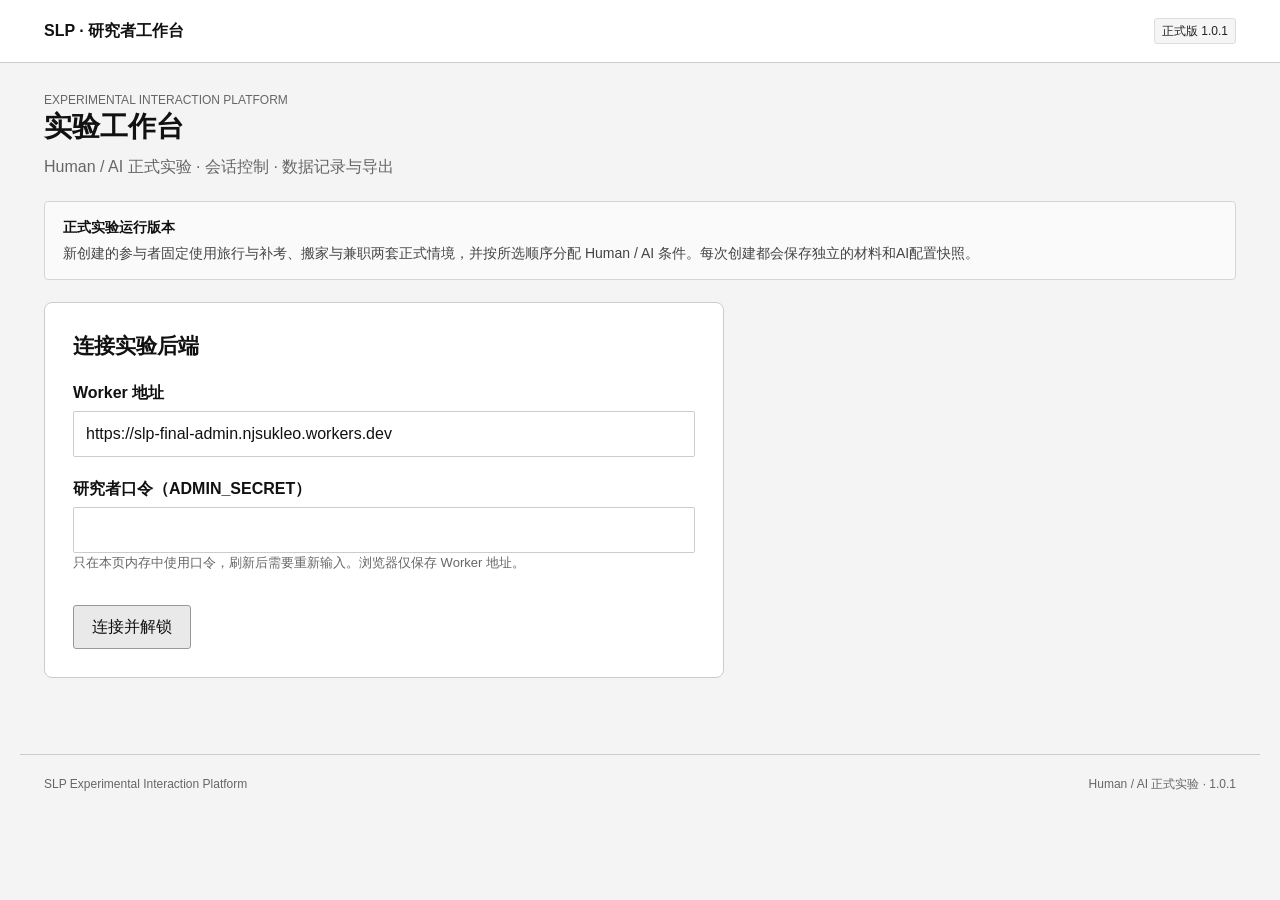
==== commit 0ddd06f4: "Refine request sequence in both formal prompts (1.0.1) Require Jimmy to acknowledge a disclosed prob" ====
--- a/researcher.html
+++ b/researcher.html
@@ -1,7 +1,7 @@
 <!doctype html>
 <html lang="zh-CN">
-<head><meta charset="utf-8"><meta name="viewport" content="width=device-width, initial-scale=1"><meta name="robots" content="noindex, nofollow"><title>SLP · 研究者工作台</title><link rel="stylesheet" href="./assets/styles.css?v=100"><script src="./assets/config.js?v=100" defer></script><script src="./assets/common.js?v=100" defer></script><script src="./assets/exports.js?v=100" defer></script><script src="./assets/researcher.js?v=100" defer></script></head>
-<body data-page="researcher"><header class="topbar"><div class="brand"><span>SLP · 研究者工作台</span></div><span class="badge connected">正式版 1.0.0</span></header>
+<head><meta charset="utf-8"><meta name="viewport" content="width=device-width, initial-scale=1"><meta name="robots" content="noindex, nofollow"><title>SLP · 研究者工作台</title><link rel="stylesheet" href="./assets/styles.css?v=101"><script src="./assets/config.js?v=101" defer></script><script src="./assets/common.js?v=101" defer></script><script src="./assets/exports.js?v=101" defer></script><script src="./assets/researcher.js?v=101" defer></script></head>
+<body data-page="researcher"><header class="topbar"><div class="brand"><span>SLP · 研究者工作台</span></div><span class="badge connected">正式版 1.0.1</span></header>
 <main class="workspace"><div class="page-heading"><div><p class="eyebrow">EXPERIMENTAL INTERACTION PLATFORM</p><h1>实验工作台</h1><p class="muted">Human / AI 正式实验 · 会话控制 · 数据记录与导出</p></div><button class="secondary" id="logout" hidden>锁定工作台</button></div>
 <div class="notice"><strong>正式实验运行版本</strong><p>新创建的参与者固定使用旅行与补考、搬家与兼职两套正式情境，并按所选顺序分配 Human / AI 条件。每次创建都会保存独立的材料和AI配置快照。</p></div>
 <section class="card" id="login-panel"><h2>连接实验后端</h2><form id="connection-form"><label for="worker-url">Worker 地址</label><input id="worker-url" type="url" placeholder="https://slp-final-admin.…workers.dev" autocomplete="off" required><label for="admin-secret">研究者口令（ADMIN_SECRET）</label><input id="admin-secret" type="password" autocomplete="off" required><p class="small muted">只在本页内存中使用口令，刷新后需要重新输入。浏览器仅保存 Worker 地址。</p><button class="primary" id="connect-button">连接并解锁</button></form></section>
@@ -14,4 +14,4 @@
 <section class="card sessions-card"><div class="section-heading"><h2>AI 配置</h2><span class="badge" id="ai-config-state">待检查</span></div><p class="small muted">API 密钥只在 Cloudflare Secret 中配置。以下参数在 AI 任务首次开始时保存快照，修改只影响尚未开始的任务。</p><form id="ai-config-form"><fieldset id="ai-config-fields"><label for="ai-model">API 模型名称</label><input id="ai-model" maxlength="120" placeholder="填写你有 API 使用权限的模型 ID" required><div class="settings-grid"><div><label for="ai-delay-k">长度系数（毫秒 / 字符）</label><input id="ai-delay-k" type="number" min="0" max="500" step="any" required></div><div><label for="ai-delay-min">随机延迟下限（毫秒）</label><input id="ai-delay-min" type="number" min="0" max="60000" step="any" required></div><div><label for="ai-delay-max">随机延迟上限（毫秒）</label><input id="ai-delay-max" type="number" min="0" max="60000" step="any" required></div><div><label for="ai-output-budget">输出 Token 预算</label><input id="ai-output-budget" type="number" min="128" max="8192" step="1" required></div></div><label for="ai-reasoning">Reasoning effort（须与模型支持的参数一致）</label><select id="ai-reasoning"><option value="">不指定，使用模型默认值</option value="none">none</option><option value="minimal">minimal</option><option value="low">low</option><option value="medium">medium</option><option value="high">high</option></select><p class="small muted">正式AI角色Prompt固定在两套情境中，工作台不允许临时改写。</p><p class="small muted">目标延迟 = 系数 × 生成回复字符数 + 随机项，从触发消息被服务器接收时计算。生成耗时超过目标时不会再额外等待整段延迟。参数会在AI任务开始时冻结；正式收集期间请勿更改。</p><button class="primary">保存 AI 配置</button></fieldset></form></section>
 <section class="card sessions-card"><div class="section-heading"><h2>会话列表</h2><button class="secondary" id="refresh-sessions">刷新</button></div><div class="table-scroll"><table><thead><tr><th>会话</th><th>条件</th><th>情境</th><th>状态</th><th>操作</th></tr></thead><tbody id="session-rows"></tbody></table></div></section>
 <section class="card" id="human-panel" hidden><div class="section-heading"><h2 id="human-title">Human 对话</h2><span class="badge" id="human-session-status"></span></div><div class="chat-layout admin-chat-layout"><aside><h3>你的角色说明</h3><p id="human-role" class="preserve-lines"></p><button class="secondary wide" id="terminate-session">终止互动</button><div id="recording-monitor" class="notice small"><strong>Participant 记录状态</strong><p id="recording-summary">等待载入。</p><button class="secondary" id="refresh-recording" type="button">刷新记录统计</button></div><div id="ai-monitor" class="notice small" hidden><strong>AI 回复状态</strong><p id="ai-job-status"></p><button class="secondary" id="retry-ai" disabled>重试失败的 AI 回复</button></div><div class="button-row"><button class="secondary" data-export="zip">下载当前任务 ZIP</button></div></aside><div><div id="human-messages" class="messages" role="log" aria-live="polite" aria-label="会话消息"></div><form id="human-message-form"><label for="human-draft" class="visually-hidden">回复内容</label><textarea id="human-draft" rows="3" placeholder="输入回复……" maxlength="10000" disabled></textarea><div class="composer-bar"><span class="small muted">Enter 发送 · Shift + Enter 换行</span><button class="primary" id="human-send" disabled>发送回复</button></div></form><p id="human-status" class="status-text" role="status" aria-live="polite"></p></div></div></section>
-</div></main><footer class="footer"><span>SLP Experimental Interaction Platform</span><span>Human / AI 正式实验 · 1.0.0</span></footer></body></html>
+</div></main><footer class="footer"><span>SLP Experimental Interaction Platform</span><span>Human / AI 正式实验 · 1.0.1</span></footer></body></html>
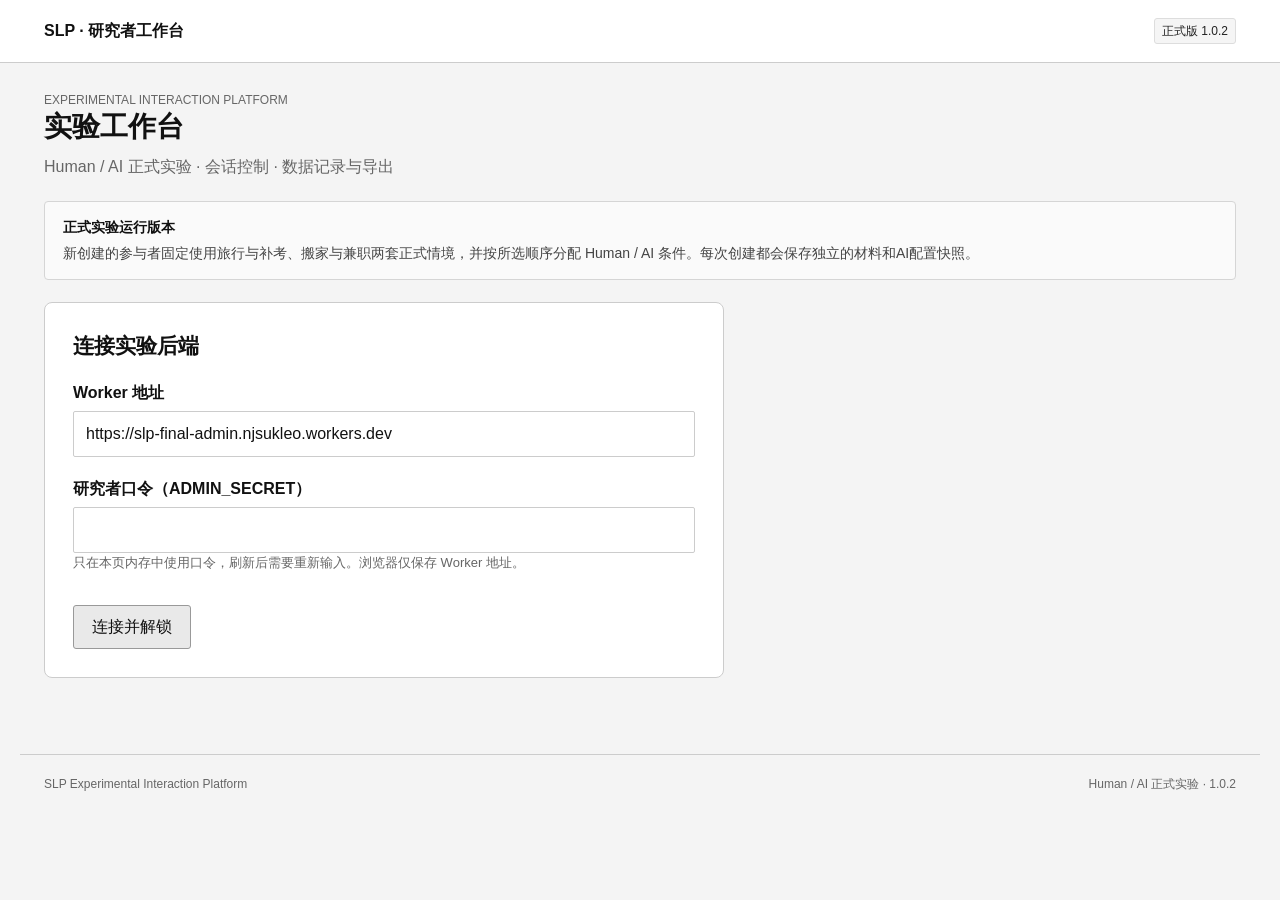
==== commit 950188ad: "Update Jimmy prompts for participant-led solutions" ====
--- a/researcher.html
+++ b/researcher.html
@@ -1,7 +1,7 @@
 <!doctype html>
 <html lang="zh-CN">
-<head><meta charset="utf-8"><meta name="viewport" content="width=device-width, initial-scale=1"><meta name="robots" content="noindex, nofollow"><title>SLP · 研究者工作台</title><link rel="stylesheet" href="./assets/styles.css?v=101"><script src="./assets/config.js?v=101" defer></script><script src="./assets/common.js?v=101" defer></script><script src="./assets/exports.js?v=101" defer></script><script src="./assets/researcher.js?v=101" defer></script></head>
-<body data-page="researcher"><header class="topbar"><div class="brand"><span>SLP · 研究者工作台</span></div><span class="badge connected">正式版 1.0.1</span></header>
+<head><meta charset="utf-8"><meta name="viewport" content="width=device-width, initial-scale=1"><meta name="robots" content="noindex, nofollow"><title>SLP · 研究者工作台</title><link rel="stylesheet" href="./assets/styles.css?v=102"><script src="./assets/config.js?v=102" defer></script><script src="./assets/common.js?v=102" defer></script><script src="./assets/exports.js?v=102" defer></script><script src="./assets/researcher.js?v=102" defer></script></head>
+<body data-page="researcher"><header class="topbar"><div class="brand"><span>SLP · 研究者工作台</span></div><span class="badge connected">正式版 1.0.2</span></header>
 <main class="workspace"><div class="page-heading"><div><p class="eyebrow">EXPERIMENTAL INTERACTION PLATFORM</p><h1>实验工作台</h1><p class="muted">Human / AI 正式实验 · 会话控制 · 数据记录与导出</p></div><button class="secondary" id="logout" hidden>锁定工作台</button></div>
 <div class="notice"><strong>正式实验运行版本</strong><p>新创建的参与者固定使用旅行与补考、搬家与兼职两套正式情境，并按所选顺序分配 Human / AI 条件。每次创建都会保存独立的材料和AI配置快照。</p></div>
 <section class="card" id="login-panel"><h2>连接实验后端</h2><form id="connection-form"><label for="worker-url">Worker 地址</label><input id="worker-url" type="url" placeholder="https://slp-final-admin.…workers.dev" autocomplete="off" required><label for="admin-secret">研究者口令（ADMIN_SECRET）</label><input id="admin-secret" type="password" autocomplete="off" required><p class="small muted">只在本页内存中使用口令，刷新后需要重新输入。浏览器仅保存 Worker 地址。</p><button class="primary" id="connect-button">连接并解锁</button></form></section>
@@ -14,4 +14,4 @@
 <section class="card sessions-card"><div class="section-heading"><h2>AI 配置</h2><span class="badge" id="ai-config-state">待检查</span></div><p class="small muted">API 密钥只在 Cloudflare Secret 中配置。以下参数在 AI 任务首次开始时保存快照，修改只影响尚未开始的任务。</p><form id="ai-config-form"><fieldset id="ai-config-fields"><label for="ai-model">API 模型名称</label><input id="ai-model" maxlength="120" placeholder="填写你有 API 使用权限的模型 ID" required><div class="settings-grid"><div><label for="ai-delay-k">长度系数（毫秒 / 字符）</label><input id="ai-delay-k" type="number" min="0" max="500" step="any" required></div><div><label for="ai-delay-min">随机延迟下限（毫秒）</label><input id="ai-delay-min" type="number" min="0" max="60000" step="any" required></div><div><label for="ai-delay-max">随机延迟上限（毫秒）</label><input id="ai-delay-max" type="number" min="0" max="60000" step="any" required></div><div><label for="ai-output-budget">输出 Token 预算</label><input id="ai-output-budget" type="number" min="128" max="8192" step="1" required></div></div><label for="ai-reasoning">Reasoning effort（须与模型支持的参数一致）</label><select id="ai-reasoning"><option value="">不指定，使用模型默认值</option value="none">none</option><option value="minimal">minimal</option><option value="low">low</option><option value="medium">medium</option><option value="high">high</option></select><p class="small muted">正式AI角色Prompt固定在两套情境中，工作台不允许临时改写。</p><p class="small muted">目标延迟 = 系数 × 生成回复字符数 + 随机项，从触发消息被服务器接收时计算。生成耗时超过目标时不会再额外等待整段延迟。参数会在AI任务开始时冻结；正式收集期间请勿更改。</p><button class="primary">保存 AI 配置</button></fieldset></form></section>
 <section class="card sessions-card"><div class="section-heading"><h2>会话列表</h2><button class="secondary" id="refresh-sessions">刷新</button></div><div class="table-scroll"><table><thead><tr><th>会话</th><th>条件</th><th>情境</th><th>状态</th><th>操作</th></tr></thead><tbody id="session-rows"></tbody></table></div></section>
 <section class="card" id="human-panel" hidden><div class="section-heading"><h2 id="human-title">Human 对话</h2><span class="badge" id="human-session-status"></span></div><div class="chat-layout admin-chat-layout"><aside><h3>你的角色说明</h3><p id="human-role" class="preserve-lines"></p><button class="secondary wide" id="terminate-session">终止互动</button><div id="recording-monitor" class="notice small"><strong>Participant 记录状态</strong><p id="recording-summary">等待载入。</p><button class="secondary" id="refresh-recording" type="button">刷新记录统计</button></div><div id="ai-monitor" class="notice small" hidden><strong>AI 回复状态</strong><p id="ai-job-status"></p><button class="secondary" id="retry-ai" disabled>重试失败的 AI 回复</button></div><div class="button-row"><button class="secondary" data-export="zip">下载当前任务 ZIP</button></div></aside><div><div id="human-messages" class="messages" role="log" aria-live="polite" aria-label="会话消息"></div><form id="human-message-form"><label for="human-draft" class="visually-hidden">回复内容</label><textarea id="human-draft" rows="3" placeholder="输入回复……" maxlength="10000" disabled></textarea><div class="composer-bar"><span class="small muted">Enter 发送 · Shift + Enter 换行</span><button class="primary" id="human-send" disabled>发送回复</button></div></form><p id="human-status" class="status-text" role="status" aria-live="polite"></p></div></div></section>
-</div></main><footer class="footer"><span>SLP Experimental Interaction Platform</span><span>Human / AI 正式实验 · 1.0.1</span></footer></body></html>
+</div></main><footer class="footer"><span>SLP Experimental Interaction Platform</span><span>Human / AI 正式实验 · 1.0.2</span></footer></body></html>
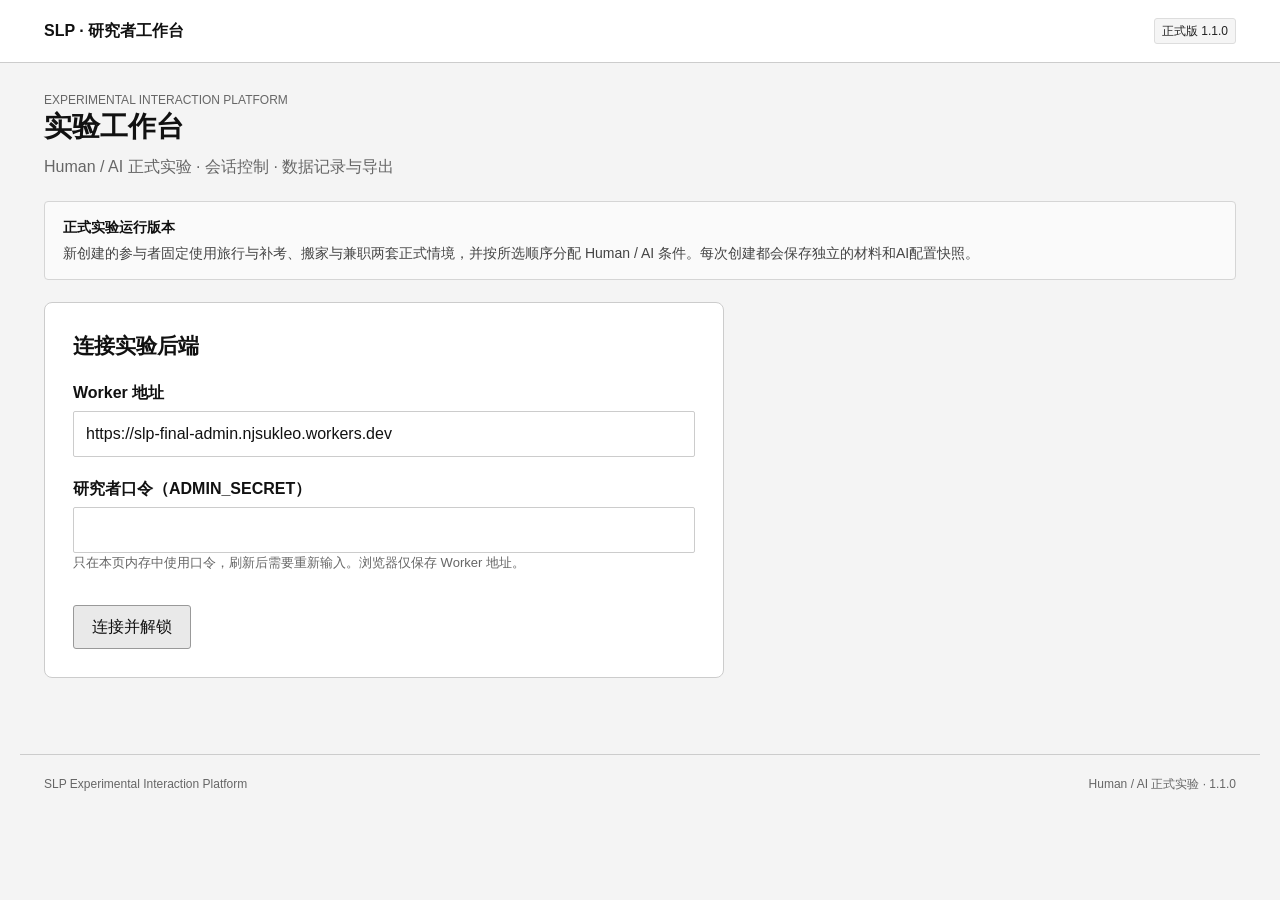
==== commit 5a32f3ff: "Add consent gate and Qualtrics handoff" ====
--- a/researcher.html
+++ b/researcher.html
@@ -1,7 +1,7 @@
 <!doctype html>
 <html lang="zh-CN">
-<head><meta charset="utf-8"><meta name="viewport" content="width=device-width, initial-scale=1"><meta name="robots" content="noindex, nofollow"><title>SLP · 研究者工作台</title><link rel="stylesheet" href="./assets/styles.css?v=102"><script src="./assets/config.js?v=102" defer></script><script src="./assets/common.js?v=102" defer></script><script src="./assets/exports.js?v=102" defer></script><script src="./assets/researcher.js?v=102" defer></script></head>
-<body data-page="researcher"><header class="topbar"><div class="brand"><span>SLP · 研究者工作台</span></div><span class="badge connected">正式版 1.0.2</span></header>
+<head><meta charset="utf-8"><meta name="viewport" content="width=device-width, initial-scale=1"><meta name="robots" content="noindex, nofollow"><title>SLP · 研究者工作台</title><link rel="stylesheet" href="./assets/styles.css?v=110"><script src="./assets/config.js?v=110" defer></script><script src="./assets/common.js?v=110" defer></script><script src="./assets/exports.js?v=110" defer></script><script src="./assets/researcher.js?v=110" defer></script></head>
+<body data-page="researcher"><header class="topbar"><div class="brand"><span>SLP · 研究者工作台</span></div><span class="badge connected">正式版 1.1.0</span></header>
 <main class="workspace"><div class="page-heading"><div><p class="eyebrow">EXPERIMENTAL INTERACTION PLATFORM</p><h1>实验工作台</h1><p class="muted">Human / AI 正式实验 · 会话控制 · 数据记录与导出</p></div><button class="secondary" id="logout" hidden>锁定工作台</button></div>
 <div class="notice"><strong>正式实验运行版本</strong><p>新创建的参与者固定使用旅行与补考、搬家与兼职两套正式情境，并按所选顺序分配 Human / AI 条件。每次创建都会保存独立的材料和AI配置快照。</p></div>
 <section class="card" id="login-panel"><h2>连接实验后端</h2><form id="connection-form"><label for="worker-url">Worker 地址</label><input id="worker-url" type="url" placeholder="https://slp-final-admin.…workers.dev" autocomplete="off" required><label for="admin-secret">研究者口令（ADMIN_SECRET）</label><input id="admin-secret" type="password" autocomplete="off" required><p class="small muted">只在本页内存中使用口令，刷新后需要重新输入。浏览器仅保存 Worker 地址。</p><button class="primary" id="connect-button">连接并解锁</button></form></section>
@@ -14,4 +14,4 @@
 <section class="card sessions-card"><div class="section-heading"><h2>AI 配置</h2><span class="badge" id="ai-config-state">待检查</span></div><p class="small muted">API 密钥只在 Cloudflare Secret 中配置。以下参数在 AI 任务首次开始时保存快照，修改只影响尚未开始的任务。</p><form id="ai-config-form"><fieldset id="ai-config-fields"><label for="ai-model">API 模型名称</label><input id="ai-model" maxlength="120" placeholder="填写你有 API 使用权限的模型 ID" required><div class="settings-grid"><div><label for="ai-delay-k">长度系数（毫秒 / 字符）</label><input id="ai-delay-k" type="number" min="0" max="500" step="any" required></div><div><label for="ai-delay-min">随机延迟下限（毫秒）</label><input id="ai-delay-min" type="number" min="0" max="60000" step="any" required></div><div><label for="ai-delay-max">随机延迟上限（毫秒）</label><input id="ai-delay-max" type="number" min="0" max="60000" step="any" required></div><div><label for="ai-output-budget">输出 Token 预算</label><input id="ai-output-budget" type="number" min="128" max="8192" step="1" required></div></div><label for="ai-reasoning">Reasoning effort（须与模型支持的参数一致）</label><select id="ai-reasoning"><option value="">不指定，使用模型默认值</option value="none">none</option><option value="minimal">minimal</option><option value="low">low</option><option value="medium">medium</option><option value="high">high</option></select><p class="small muted">正式AI角色Prompt固定在两套情境中，工作台不允许临时改写。</p><p class="small muted">目标延迟 = 系数 × 生成回复字符数 + 随机项，从触发消息被服务器接收时计算。生成耗时超过目标时不会再额外等待整段延迟。参数会在AI任务开始时冻结；正式收集期间请勿更改。</p><button class="primary">保存 AI 配置</button></fieldset></form></section>
 <section class="card sessions-card"><div class="section-heading"><h2>会话列表</h2><button class="secondary" id="refresh-sessions">刷新</button></div><div class="table-scroll"><table><thead><tr><th>会话</th><th>条件</th><th>情境</th><th>状态</th><th>操作</th></tr></thead><tbody id="session-rows"></tbody></table></div></section>
 <section class="card" id="human-panel" hidden><div class="section-heading"><h2 id="human-title">Human 对话</h2><span class="badge" id="human-session-status"></span></div><div class="chat-layout admin-chat-layout"><aside><h3>你的角色说明</h3><p id="human-role" class="preserve-lines"></p><button class="secondary wide" id="terminate-session">终止互动</button><div id="recording-monitor" class="notice small"><strong>Participant 记录状态</strong><p id="recording-summary">等待载入。</p><button class="secondary" id="refresh-recording" type="button">刷新记录统计</button></div><div id="ai-monitor" class="notice small" hidden><strong>AI 回复状态</strong><p id="ai-job-status"></p><button class="secondary" id="retry-ai" disabled>重试失败的 AI 回复</button></div><div class="button-row"><button class="secondary" data-export="zip">下载当前任务 ZIP</button></div></aside><div><div id="human-messages" class="messages" role="log" aria-live="polite" aria-label="会话消息"></div><form id="human-message-form"><label for="human-draft" class="visually-hidden">回复内容</label><textarea id="human-draft" rows="3" placeholder="输入回复……" maxlength="10000" disabled></textarea><div class="composer-bar"><span class="small muted">Enter 发送 · Shift + Enter 换行</span><button class="primary" id="human-send" disabled>发送回复</button></div></form><p id="human-status" class="status-text" role="status" aria-live="polite"></p></div></div></section>
-</div></main><footer class="footer"><span>SLP Experimental Interaction Platform</span><span>Human / AI 正式实验 · 1.0.2</span></footer></body></html>
+</div></main><footer class="footer"><span>SLP Experimental Interaction Platform</span><span>Human / AI 正式实验 · 1.1.0</span></footer></body></html>
--- a/assets/styles.css
+++ b/assets/styles.css
@@ -59,6 +59,26 @@
 .access-code-fields input { text-align: center; text-transform: uppercase; letter-spacing: 2px; }
 .access-code-fields span { text-align: center; color: #666; }
 .entry-continue { margin-top: 60px; }
+
+/* Study information and electronic consent appear after authentication and before either task. */
+.consent-page { max-width: 950px; margin: 20px auto 50px; padding: 0 18px; }
+.study-information, .consent-form { padding: 34px 38px; }
+.study-information { margin-bottom: 24px; }
+.study-information h1, .consent-form h1 { margin-bottom: 18px; }
+.study-information h2 { margin: 30px 0 10px; font-size: 19px; }
+.study-information li { margin: 8px 0; }
+.project-details { margin: 0; border-top: 1px solid #ddd; }
+.project-details div { display: grid; grid-template-columns: 190px minmax(0, 1fr); gap: 18px; padding: 10px 0; border-bottom: 1px solid #ddd; }
+.project-details dt { font-weight: 600; }
+.project-details dd { margin: 0; overflow-wrap: anywhere; }
+.print-control { margin-top: 14px; }
+.participant-confirmation { padding: 12px 14px; background: #f7f7f7; border: 1px solid #ddd; }
+.consent-form legend { font-size: 19px; font-weight: 600; margin-bottom: 10px; }
+.consent-item { display: grid; grid-template-columns: 22px minmax(0, 1fr); gap: 12px; align-items: start; margin: 0; padding: 15px 0; border-bottom: 1px solid #e1e1e1; font-weight: 400; cursor: pointer; }
+.consent-item input { width: 18px; height: 18px; margin: 3px 0 0; accent-color: #333; }
+.consent-item span { min-width: 0; }
+.consent-item.final-consent { margin-top: 10px; border: 1px solid #cfcfcf; padding: 15px; grid-template-columns: 22px minmax(0, 1fr); background: #fafafa; }
+#consent-continue { margin-top: 26px; }
 
 /* Task: persistent situation at left, independently scrolling chat at right. */
 .workspace { max-width: 1240px; margin: 28px auto 40px; padding: 0 24px; }
@@ -139,6 +159,9 @@
   .access-code-fields { grid-template-columns: minmax(0, 1fr) 10px minmax(0, 1fr) 10px minmax(0, 1fr); gap: 5px; }
   .access-code-fields input { padding: 10px 4px; letter-spacing: 1px; }
   .entry-continue { margin-top: 40px; }
+  .consent-page { margin: 12px auto 30px; padding: 0 12px; }
+  .study-information, .consent-form { padding: 24px; }
+  .project-details div { grid-template-columns: 1fr; gap: 2px; }
   .workspace { padding: 0 14px; margin-top: 20px; }
   .participant-chat-layout { display: flex; flex-direction: column; height: auto; min-height: 0; }
   .task-aside { width: 100%; min-height: 0; max-height: none; }
@@ -155,3 +178,11 @@
   .credential-row { flex-wrap: wrap; }
   .credential-row input { flex-basis: 100%; }
 }
+
+@media print {
+  body { background: #fff; }
+  .entry-page, .participant-workspace, .completion, button, .status-text { display: none !important; }
+  .consent-page, .study-information, .consent-form { max-width: none; margin: 0; padding: 0; border: 0; }
+  .consent-form { break-before: page; }
+  .study-information a { color: #000; text-decoration: none; }
+}
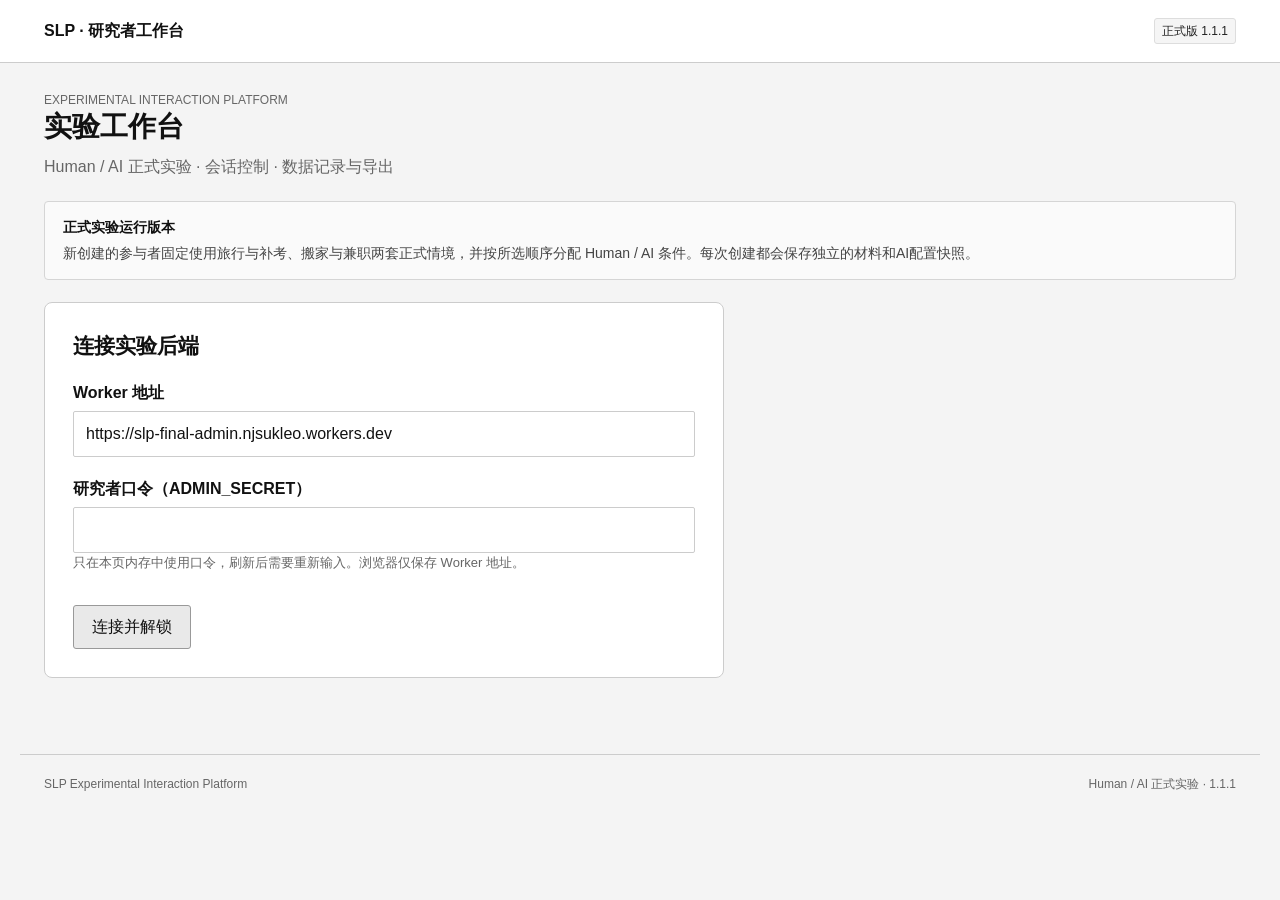
==== commit a280e5bb: "Split PLS and consent into two steps" ====
--- a/researcher.html
+++ b/researcher.html
@@ -1,7 +1,7 @@
 <!doctype html>
 <html lang="zh-CN">
-<head><meta charset="utf-8"><meta name="viewport" content="width=device-width, initial-scale=1"><meta name="robots" content="noindex, nofollow"><title>SLP · 研究者工作台</title><link rel="stylesheet" href="./assets/styles.css?v=110"><script src="./assets/config.js?v=110" defer></script><script src="./assets/common.js?v=110" defer></script><script src="./assets/exports.js?v=110" defer></script><script src="./assets/researcher.js?v=110" defer></script></head>
-<body data-page="researcher"><header class="topbar"><div class="brand"><span>SLP · 研究者工作台</span></div><span class="badge connected">正式版 1.1.0</span></header>
+<head><meta charset="utf-8"><meta name="viewport" content="width=device-width, initial-scale=1"><meta name="robots" content="noindex, nofollow"><title>SLP · 研究者工作台</title><link rel="stylesheet" href="./assets/styles.css?v=111"><script src="./assets/config.js?v=111" defer></script><script src="./assets/common.js?v=111" defer></script><script src="./assets/exports.js?v=111" defer></script><script src="./assets/researcher.js?v=111" defer></script></head>
+<body data-page="researcher"><header class="topbar"><div class="brand"><span>SLP · 研究者工作台</span></div><span class="badge connected">正式版 1.1.1</span></header>
 <main class="workspace"><div class="page-heading"><div><p class="eyebrow">EXPERIMENTAL INTERACTION PLATFORM</p><h1>实验工作台</h1><p class="muted">Human / AI 正式实验 · 会话控制 · 数据记录与导出</p></div><button class="secondary" id="logout" hidden>锁定工作台</button></div>
 <div class="notice"><strong>正式实验运行版本</strong><p>新创建的参与者固定使用旅行与补考、搬家与兼职两套正式情境，并按所选顺序分配 Human / AI 条件。每次创建都会保存独立的材料和AI配置快照。</p></div>
 <section class="card" id="login-panel"><h2>连接实验后端</h2><form id="connection-form"><label for="worker-url">Worker 地址</label><input id="worker-url" type="url" placeholder="https://slp-final-admin.…workers.dev" autocomplete="off" required><label for="admin-secret">研究者口令（ADMIN_SECRET）</label><input id="admin-secret" type="password" autocomplete="off" required><p class="small muted">只在本页内存中使用口令，刷新后需要重新输入。浏览器仅保存 Worker 地址。</p><button class="primary" id="connect-button">连接并解锁</button></form></section>
@@ -14,4 +14,4 @@
 <section class="card sessions-card"><div class="section-heading"><h2>AI 配置</h2><span class="badge" id="ai-config-state">待检查</span></div><p class="small muted">API 密钥只在 Cloudflare Secret 中配置。以下参数在 AI 任务首次开始时保存快照，修改只影响尚未开始的任务。</p><form id="ai-config-form"><fieldset id="ai-config-fields"><label for="ai-model">API 模型名称</label><input id="ai-model" maxlength="120" placeholder="填写你有 API 使用权限的模型 ID" required><div class="settings-grid"><div><label for="ai-delay-k">长度系数（毫秒 / 字符）</label><input id="ai-delay-k" type="number" min="0" max="500" step="any" required></div><div><label for="ai-delay-min">随机延迟下限（毫秒）</label><input id="ai-delay-min" type="number" min="0" max="60000" step="any" required></div><div><label for="ai-delay-max">随机延迟上限（毫秒）</label><input id="ai-delay-max" type="number" min="0" max="60000" step="any" required></div><div><label for="ai-output-budget">输出 Token 预算</label><input id="ai-output-budget" type="number" min="128" max="8192" step="1" required></div></div><label for="ai-reasoning">Reasoning effort（须与模型支持的参数一致）</label><select id="ai-reasoning"><option value="">不指定，使用模型默认值</option value="none">none</option><option value="minimal">minimal</option><option value="low">low</option><option value="medium">medium</option><option value="high">high</option></select><p class="small muted">正式AI角色Prompt固定在两套情境中，工作台不允许临时改写。</p><p class="small muted">目标延迟 = 系数 × 生成回复字符数 + 随机项，从触发消息被服务器接收时计算。生成耗时超过目标时不会再额外等待整段延迟。参数会在AI任务开始时冻结；正式收集期间请勿更改。</p><button class="primary">保存 AI 配置</button></fieldset></form></section>
 <section class="card sessions-card"><div class="section-heading"><h2>会话列表</h2><button class="secondary" id="refresh-sessions">刷新</button></div><div class="table-scroll"><table><thead><tr><th>会话</th><th>条件</th><th>情境</th><th>状态</th><th>操作</th></tr></thead><tbody id="session-rows"></tbody></table></div></section>
 <section class="card" id="human-panel" hidden><div class="section-heading"><h2 id="human-title">Human 对话</h2><span class="badge" id="human-session-status"></span></div><div class="chat-layout admin-chat-layout"><aside><h3>你的角色说明</h3><p id="human-role" class="preserve-lines"></p><button class="secondary wide" id="terminate-session">终止互动</button><div id="recording-monitor" class="notice small"><strong>Participant 记录状态</strong><p id="recording-summary">等待载入。</p><button class="secondary" id="refresh-recording" type="button">刷新记录统计</button></div><div id="ai-monitor" class="notice small" hidden><strong>AI 回复状态</strong><p id="ai-job-status"></p><button class="secondary" id="retry-ai" disabled>重试失败的 AI 回复</button></div><div class="button-row"><button class="secondary" data-export="zip">下载当前任务 ZIP</button></div></aside><div><div id="human-messages" class="messages" role="log" aria-live="polite" aria-label="会话消息"></div><form id="human-message-form"><label for="human-draft" class="visually-hidden">回复内容</label><textarea id="human-draft" rows="3" placeholder="输入回复……" maxlength="10000" disabled></textarea><div class="composer-bar"><span class="small muted">Enter 发送 · Shift + Enter 换行</span><button class="primary" id="human-send" disabled>发送回复</button></div></form><p id="human-status" class="status-text" role="status" aria-live="polite"></p></div></div></section>
-</div></main><footer class="footer"><span>SLP Experimental Interaction Platform</span><span>Human / AI 正式实验 · 1.1.0</span></footer></body></html>
+</div></main><footer class="footer"><span>SLP Experimental Interaction Platform</span><span>Human / AI 正式实验 · 1.1.1</span></footer></body></html>
--- a/assets/styles.css
+++ b/assets/styles.css
@@ -72,8 +72,13 @@
 .project-details dt { font-weight: 600; }
 .project-details dd { margin: 0; overflow-wrap: anywhere; }
 .print-control { margin-top: 14px; }
+.pls-confirmation { margin-top: 24px; padding-top: 20px; border-top: 1px solid #d5d5d5; }
+.pls-confirmation .final-consent { margin-top: 0; }
+.pls-confirmation button { margin-top: 20px; }
 .participant-confirmation { padding: 12px 14px; background: #f7f7f7; border: 1px solid #ddd; }
 .consent-form legend { font-size: 19px; font-weight: 600; margin-bottom: 10px; }
+.consent-statements { margin: 0; padding-left: 24px; }
+.consent-statements li { margin: 0; padding: 8px 0 8px 5px; }
 .consent-item { display: grid; grid-template-columns: 22px minmax(0, 1fr); gap: 12px; align-items: start; margin: 0; padding: 15px 0; border-bottom: 1px solid #e1e1e1; font-weight: 400; cursor: pointer; }
 .consent-item input { width: 18px; height: 18px; margin: 3px 0 0; accent-color: #333; }
 .consent-item span { min-width: 0; }
@@ -181,7 +186,7 @@
 
 @media print {
   body { background: #fff; }
-  .entry-page, .participant-workspace, .completion, button, .status-text { display: none !important; }
+  .entry-page, .participant-workspace, .completion, .pls-confirmation, button, .status-text { display: none !important; }
   .consent-page, .study-information, .consent-form { max-width: none; margin: 0; padding: 0; border: 0; }
   .consent-form { break-before: page; }
   .study-information a { color: #000; text-decoration: none; }
